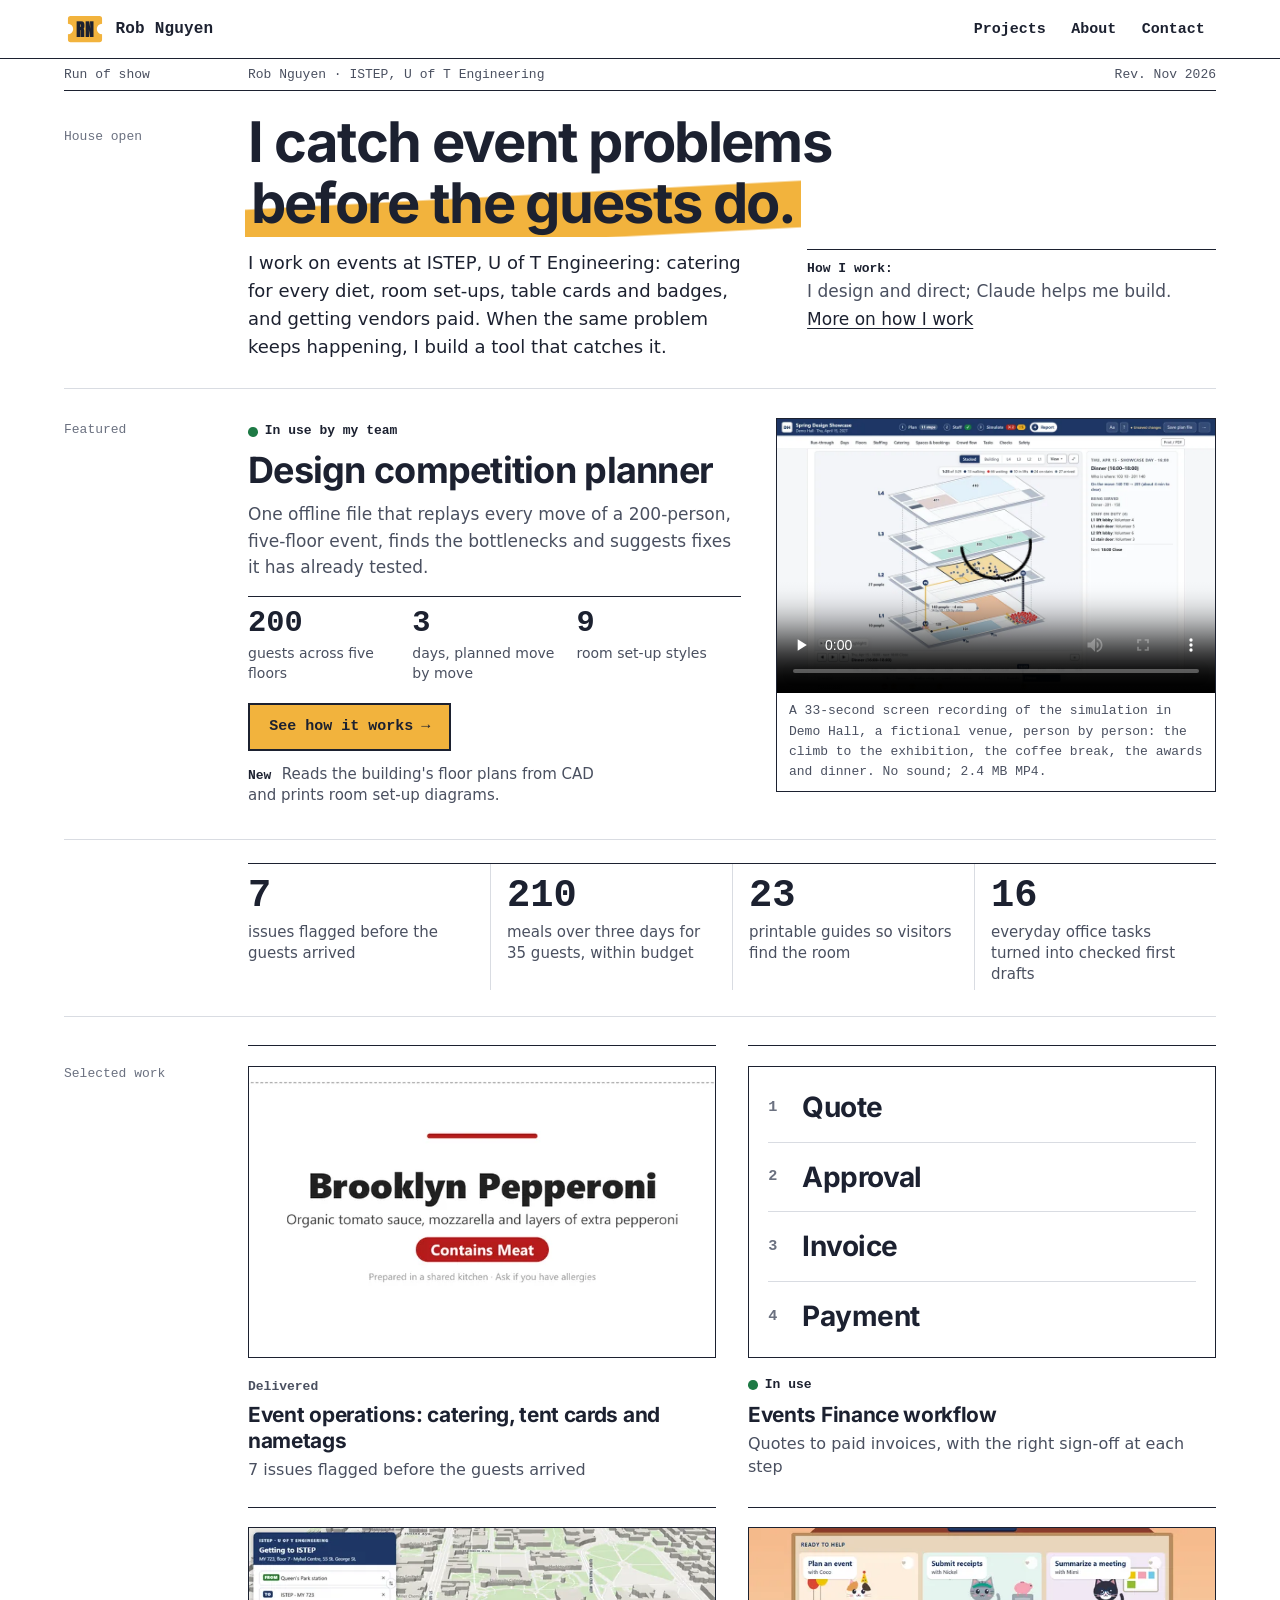
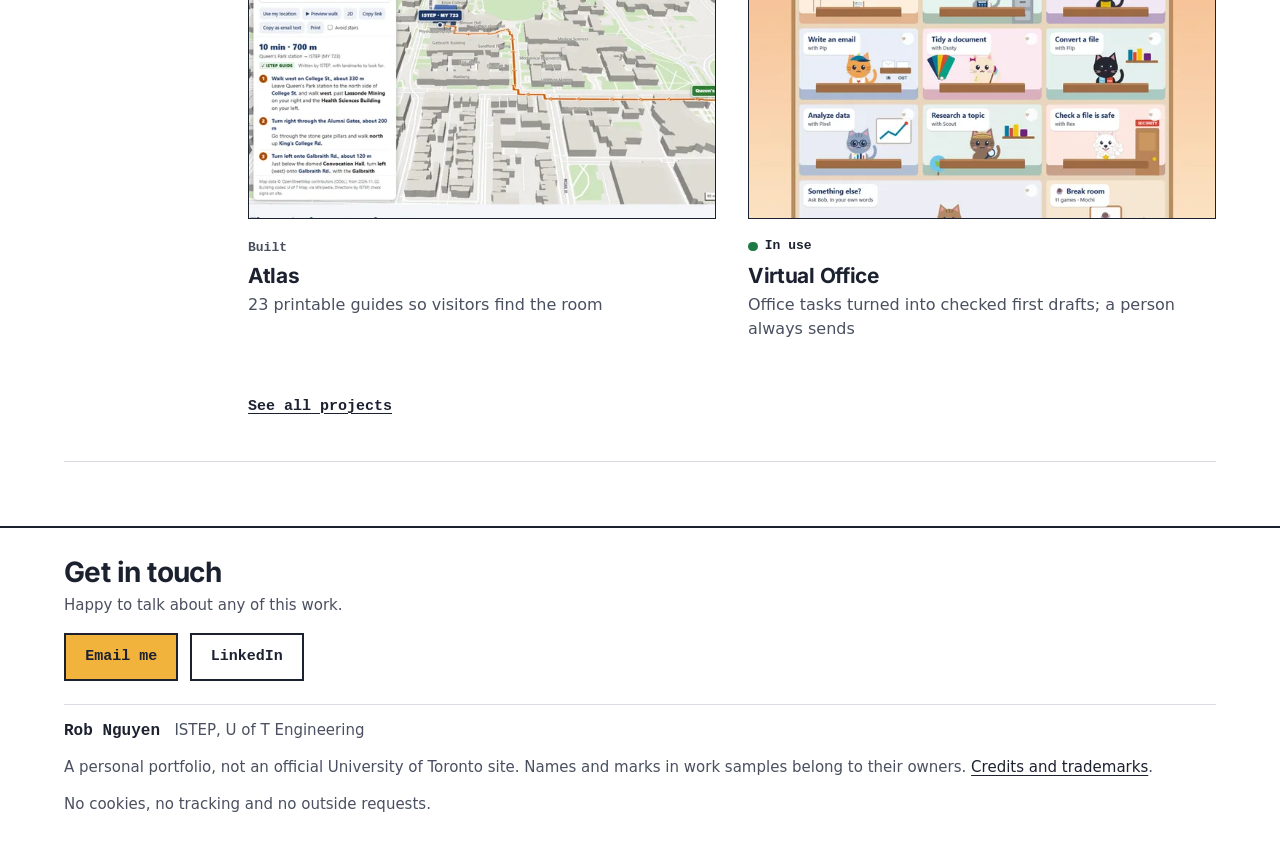
==== index.html @ 69005b94 "First publish of portfolio site Co-Authored-By: Claude Opus 5.5 <noreply@anthropic.com>" ====
<!doctype html>
<html lang="en-CA">
<head>
<meta charset="utf-8">
<meta name="viewport" content="width=device-width, initial-scale=1">
<meta http-equiv="Content-Security-Policy" content="default-src 'none'; script-src 'self'; style-src 'self'; img-src 'self'; media-src 'self'; font-src 'self'; connect-src 'none'; frame-src 'none'; object-src 'none'; base-uri 'none'; form-action 'none'">
<meta name="referrer" content="no-referrer">
<title>Rob Nguyen | Events, planned to the detail</title>
<meta name="description" content="I catch event problems before the guests do: planning, catering, set-ups and the tools that check them, at U of T Engineering.">
<meta property="og:type" content="website">
<meta property="og:title" content="Rob Nguyen | Events, planned to the detail">
<meta property="og:description" content="I catch event problems before the guests do: planning, catering, set-ups and the tools that check them, at U of T Engineering.">
<meta property="og:image" content="https://bobbypendragon.github.io/img/social-card.png">
<meta property="og:image:alt" content="The name Rob Nguyen and the line I catch event problems before the guests do, beside a screenshot of the design competition planner in Demo Hall, a fictional venue.">
<meta property="og:url" content="https://bobbypendragon.github.io/">
<link rel="canonical" href="https://bobbypendragon.github.io/">
<link rel="icon" href="favicon.ico" sizes="any">
<link rel="icon" href="img/favicon.png" type="image/png">
<link rel="apple-touch-icon" href="img/apple-touch-icon.png">
<link rel="stylesheet" href="css/fonts.css">
<link rel="stylesheet" href="css/site.css">
<link rel="stylesheet" href="css/show.css">
<link rel="stylesheet" href="css/wide.css" media="(min-width: 900px)">
<link rel="stylesheet" href="css/desk.css" media="(min-width: 1024px)">
<link rel="stylesheet" href="css/narrow.css" media="(max-width: 760px)">
<link rel="stylesheet" href="css/small.css" media="(max-width: 480px)">
<link rel="stylesheet" href="css/dark.css" media="(prefers-color-scheme: dark)">
<link rel="stylesheet" href="css/show-short.css" media="(max-width: 760px) and (max-height: 700px)">
<link rel="stylesheet" href="css/show-tiny.css" media="(max-width: 359px) and (max-height: 600px)">
<link rel="stylesheet" href="css/show-flat.css" media="(max-height: 500px)">
<link rel="stylesheet" href="css/motion.css" media="(prefers-reduced-motion: reduce)">
<link rel="stylesheet" href="css/forced.css" media="(forced-colors: active)">
<link rel="stylesheet" href="css/print.css" media="print">
<link rel="stylesheet" href="css/show-motion.css" media="(prefers-reduced-motion: no-preference)">
<link rel="stylesheet" href="css/show-hover.css" media="(hover: hover) and (prefers-reduced-motion: no-preference)">
<link rel="stylesheet" href="css/transitions.css" media="(prefers-reduced-motion: no-preference)">
<link rel="stylesheet" href="css/show-vt.css" media="(prefers-reduced-motion: no-preference)">
<script src="js/site.js" defer></script>
<script src="js/show.js" defer></script>
</head>
<body class="show page-home">
<a class="skip-link" href="#main">Skip to main content</a>
<header class="site-header show-header">
<div class="wrap">
<a class="brand" href="index.html"><svg class="ticket" viewBox="0 0 32 32" aria-hidden="true" focusable="false"><path class="tix" d="M5 6 H27 a2 2 0 0 1 2 2 V12 a4 4 0 0 0 0 8 V24 a2 2 0 0 1 -2 2 H5 a2 2 0 0 1 -2 -2 V20 a4 4 0 0 0 0 -8 V8 a2 2 0 0 1 2 -2 Z"/><text class="tix-rn" x="16" y="22.4" text-anchor="middle">RN</text></svg><span>Rob Nguyen</span></a>
<button type="button" class="menu-toggle" aria-expanded="false" aria-controls="site-nav" hidden><span class="menu-icon" aria-hidden="true"></span>Menu</button>
<nav class="site-nav" id="site-nav" aria-label="Main"><ul><li><a href="work.html">Projects</a></li><li><a href="about.html">About</a></li><li><a href="#contact">Contact</a></li></ul></nav>
</div>
</header>
<main id="main" tabindex="-1">
<div class="docbar" aria-hidden="true"><div class="wrap docbar-inner"><span>Run of show</span><span class="docbar-who">Rob Nguyen &middot; ISTEP, U of T Engineering</span><span class="docbar-rev">Rev. Nov 2026</span></div></div><section class="row show-intro"><div class="wrap row-grid"><p class="row-label" aria-hidden="true">House open</p><div class="row-body"><h1>I catch event problems <span class="mark">before the guests do.</span></h1><div class="intro-cols"><p class="intro-lede">I work on events at ISTEP, U of T Engineering: catering for every diet, room set-ups, table cards and badges, and getting vendors paid. When the same problem keeps happening, I build a tool that catches it.</p><p class="intro-ai-short"><strong>How I work:</strong> I design and direct; Claude helps me build. <a href="about.html#how-i-work">More on how I work</a></p></div></div></div></section><section class="row stage-panel" aria-labelledby="onstage-h"><div class="wrap row-grid"><p class="row-label">Featured</p><div class="row-body"><div class="stage-inner"><div class="stage-copy"><p class="stage-status"><span class="status status-in-use"><span class="status-dot" aria-hidden="true"></span>In use by my team</span></p><h2 id="onstage-h" class="stage-title">Design competition planner</h2><p class="stage-line">One offline file that replays every move of a 200-person, five-floor event, finds the bottlenecks and suggests fixes it has already tested.</p><ul class="stage-stats"><li><strong class="num">200</strong><span>guests across five floors</span></li><li><strong class="num">3</strong><span>days, planned move by move</span></li><li><strong class="num">9</strong><span>room set-up styles</span></li></ul><div class="stage-cta"><a class="btn-stage" href="projects/event-planner.html">See how it works <span aria-hidden="true">&rarr;</span></a><p class="stage-new"><span class="mono">New</span> Reads the building's floor plans from CAD and prints room set-up diagrams.</p></div></div><figure class="stage-media vt-event-planner"><video controls preload="none" playsinline poster="media/event-planner/demo/04-report-stacked-poster960.webp" width="1440" height="900" aria-describedby="stage-cap"><source src="assets/event-planner/demo/simulation.mp4" type="video/mp4"><p>This browser can't play the video. <a href="assets/event-planner/demo/simulation.mp4">Download the MP4</a> (2.4 MB).</p></video><figcaption id="stage-cap">A 33-second screen recording of the simulation in Demo Hall, a fictional venue, person by person: the climb to the exhibition, the coffee break, the awards and dinner. No sound; 2.4 MB MP4.</figcaption></figure></div></div></div></section><section class="row stat-band"><div class="wrap row-grid"><span class="row-label"></span><div class="row-body"><ul class="band"><li><a href="projects/event-operations.html"><strong class="num">7</strong><span class="band-label">issues flagged before the guests arrived</span></a></li><li><a href="projects/event-operations.html"><strong class="num">210</strong><span class="band-label">meals over three days for 35 guests, within budget</span></a></li><li><a href="projects/atlas.html"><strong class="num">23</strong><span class="band-label">printable guides so visitors find the room</span></a></li><li><a href="projects/virtual-office.html"><strong class="num">16</strong><span class="band-label">everyday office tasks turned into checked first drafts</span></a></li></ul></div></div></section><section class="row program" id="program" aria-labelledby="prog-h"><div class="wrap row-grid"><h2 class="row-label" id="prog-h">Selected work</h2><div class="row-body"><ul class="bento bento-main"><li class="pcard md"><a class="pcard-link" href="projects/event-operations.html"><span class="pcard-media vt-event-operations"><img src="media/virtual-office/tent-cards/pages/1-plain-set-p1-show960-c20-23-80-52.webp" srcset="media/virtual-office/tent-cards/pages/1-plain-set-p1-show640-c20-23-80-52.webp 640w, media/virtual-office/tent-cards/pages/1-plain-set-p1-show960-c20-23-80-52.webp 735w" sizes="(max-width: 760px) 100vw, (max-width: 1023px) 50vw, 470px" alt="Preview of Event operations: catering, tent cards and nametags." width="735" height="459" loading="lazy" decoding="async"></span><span class="pcard-body"><span class="pcard-top"><span class="status">Delivered</span></span><span class="pcard-title">Event operations: catering, tent cards and nametags</span><span class="pcard-result">7 issues flagged before the guests arrived</span></span></a></li><li class="pcard md"><a class="pcard-link" href="projects/events-finance.html"><span class="pcard-media typo steps vt-events-finance" aria-hidden="true"><span class="typo-step"><span class="typo-step-n">1</span>Quote</span><span class="typo-step"><span class="typo-step-n">2</span>Approval</span><span class="typo-step"><span class="typo-step-n">3</span>Invoice</span><span class="typo-step"><span class="typo-step-n">4</span>Payment</span></span><span class="pcard-body"><span class="pcard-top"><span class="status status-in-use"><span class="status-dot" aria-hidden="true"></span>In use</span></span><span class="pcard-title">Events Finance workflow</span><span class="pcard-result">Quotes to paid invoices, with the right sign-off at each step</span></span></a></li><li class="pcard md"><a class="pcard-link" href="projects/atlas.html"><span class="pcard-media vt-atlas"><img src="media/atlas/istep-artifact-preview-portfolio-show960-c1-4-47-48.webp" srcset="media/atlas/istep-artifact-preview-portfolio-show640-c1-4-47-48.webp 640w, media/atlas/istep-artifact-preview-portfolio-show960-c1-4-47-48.webp 789w" sizes="(max-width: 760px) 100vw, (max-width: 1023px) 50vw, 470px" alt="An Atlas route on the campus map, from Queen&#x27;s Park station to ISTEP." width="789" height="493" loading="lazy" decoding="async"></span><span class="pcard-body"><span class="pcard-top"><span class="status">Built</span></span><span class="pcard-title">Atlas</span><span class="pcard-result">23 printable guides so visitors find the room</span></span></a></li><li class="pcard md"><a class="pcard-link" href="projects/virtual-office.html"><span class="pcard-media vt-virtual-office"><img src="media/virtual-office/ask-the-office-live-show960-c4-25-96-66.webp" srcset="media/virtual-office/ask-the-office-live-show640-c4-25-96-66.webp 640w, media/virtual-office/ask-the-office-live-show960-c4-25-96-66.webp 960w" sizes="(max-width: 760px) 100vw, (max-width: 1023px) 50vw, 470px" alt="The Ask the Office building, with cat coworkers in rooms labelled by task." width="960" height="600" loading="lazy" decoding="async"></span><span class="pcard-body"><span class="pcard-top"><span class="status status-in-use"><span class="status-dot" aria-hidden="true"></span>In use</span></span><span class="pcard-title">Virtual Office</span><span class="pcard-result">Office tasks turned into checked first drafts; a person always sends</span></span></a></li></ul><p class="hire-more"><a href="work.html">See all projects</a></p></div></div></section>
</main>
<footer class="site-footer stage-footer">
<div class="wrap">
<section class="footer-contact" id="contact" aria-labelledby="contact-h"><h2 id="contact-h">Get in touch</h2><p class="footer-contact-text">Happy to talk about any of this work.</p><ul class="hire-buttons"><li><a class="btn-stage" href="mailto:robert.ad.nguyen@gmail.com">Email me</a></li><li><a class="btn-line" href="https://www.linkedin.com/in/robert-ad-nguyen/" target="_blank" rel="noopener noreferrer">LinkedIn<span class="sr-only"> (opens in a new tab)</span></a></li></ul></section>
<p class="footer-sign"><span class="wordmark">Rob Nguyen</span> ISTEP, U of T Engineering</p>
<p>A personal portfolio, not an official University of Toronto site. Names and marks in work samples belong to their owners. <a href="credits.html">Credits and trademarks</a>.</p>
<p>No cookies, no tracking and no outside requests.</p>
</div>
</footer>
</body>
</html>
---- css/fonts.css ----
/* The site's only font files: SIL OFL fonts extracted from Rob's own video compositions
   (see fonts/OFL.txt). This is the one file where the checker allows the font-face at-rule.
   Inter sets the headings. Anton is kept only for the "RN" on the ticket logo: fontTools isn't installed for
   either Python, so its two letters couldn't be converted to outlines. Labels and body text use the device's fonts. */
@font-face { font-family: "Anton"; src: url("../fonts/anton-400.woff2") format("woff2"); font-weight: 400; font-style: normal; font-display: swap; }
@font-face { font-family: "Inter"; src: url("../fonts/inter-600-800.woff2") format("woff2"); font-weight: 600 800; font-style: normal; font-display: swap; }
---- css/site.css ----
/* Rob Nguyen portfolio. Base stylesheet for the D1 "run sheet" design (Nov 13, UX plan stage 2):
   a coordinator's printed working document. White paper, ink and one gold accent; square corners;
   ruled rows instead of cards. Media-specific rules live in separate files linked with media
   attributes (wide, desk, narrow, small, dark, motion, forced, print and the show-* files).
   No external fonts: mono labels and body text use the device's own fonts; Inter (fonts.css) sets the headings.
   Every text colour pair was checked against WCAG 2.1 AA (4.5:1); see the stage 2 report. */

:root {
  --paper: #FFFFFF;
  --ink: #1C2130;      /* text and rules */
  --ink-2: #4A5060;    /* secondary text */
  --mute: #6B7180;     /* small labels */
  --grid: #D9DCE2;     /* decorative grid lines only, never text */
  --gold: #F2B33D;     /* the only accent: the home H1 highlighter and the primary button */
  --on-gold: #1C2130;  /* text on gold, in both modes */
  --go: #1E7A45;       /* the "In use" status dot only */
  --wrap: 72rem;
  --label-w: 9.5rem;   /* the left label column (desk.css) */
  --mono: ui-monospace, "Cascadia Mono", "Cascadia Code", Consolas, "SF Mono", Menlo, monospace;
  --sans: system-ui, "Segoe UI", Roboto, "Helvetica Neue", Arial, sans-serif;
  --head: "Inter", system-ui, "Segoe UI", Roboto, "Helvetica Neue", Arial, sans-serif;
  color-scheme: light dark;
}

*, *::before, *::after { box-sizing: border-box; }
html { -webkit-text-size-adjust: 100%; text-size-adjust: 100%; scroll-behavior: smooth; scroll-padding-top: 5rem; }
body {
  margin: 0;
  background: var(--paper);
  color: var(--ink);
  font: 1.0625rem/1.6 var(--sans);
  overflow-wrap: break-word;
}
img, svg, video { max-width: 100%; height: auto; }
img, video { display: block; }
h1, h2, h3, h4 { font-family: var(--head); font-weight: 700; line-height: 1.15; letter-spacing: -.02em; margin: 0 0 .5em; color: var(--ink); }
h1 { font-size: clamp(2rem, 1.3rem + 2.4vw, 3.25rem); letter-spacing: -.025em; }
h2 { font-size: clamp(1.5rem, 1.25rem + 1vw, 2rem); margin-top: 2em; }
h3 { font-size: 1.2rem; font-weight: 600; margin-top: 1.6em; letter-spacing: -.01em; }
h4 { font-size: 1.05rem; font-weight: 600; margin-top: 1.4em; letter-spacing: -.01em; }
p, ul, ol, dl, table, figure { margin: 0 0 1rem; }
ul, ol { padding-left: 1.3rem; }
li { margin: .25rem 0; }
li > ul, li > ol { margin: .25rem 0 .5rem; }
a { color: var(--ink); text-decoration: underline; text-decoration-thickness: .07em; text-underline-offset: .2em; }
a:hover { text-decoration-thickness: .18em; }
strong { font-weight: 700; }
code { font-family: var(--mono); font-size: .9em; }
hr { border: 0; border-top: 1px solid var(--grid); margin: 2.5rem 0; }
figcaption { font: 500 .8125rem/1.55 var(--mono); color: var(--ink-2); margin-top: .5rem; }

/* Focus: a 3 px ink ring, 2 px out, square; gold on the dark lightbox */
:focus-visible { outline: 3px solid var(--ink); outline-offset: 2px; }
main:focus { outline: none; }

.wrap { width: min(100% - 2.5rem, var(--wrap)); margin-inline: auto; }
.sr-only {
  position: absolute !important; width: 1px; height: 1px; padding: 0; margin: -1px;
  overflow: hidden; clip: rect(0 0 0 0); white-space: nowrap; border: 0;
}
.mono, .num { font-family: var(--mono); font-variant-numeric: tabular-nums; letter-spacing: 0; }
.num { font-weight: 600; }

/* Skip link */
.skip-link {
  position: absolute; left: 1rem; top: -4rem; z-index: 100;
  display: inline-flex; align-items: center; min-height: 48px; padding: 0 1rem;
  background: var(--ink); color: var(--paper); font: 600 .9375rem/1.2 var(--mono); text-decoration: none;
}
.skip-link:focus { top: 1rem; }

/* ---------- Header: white, a 1 px ink rule under it, the ticket and "Rob Nguyen" in mono, the nav in mono */
.site-header { position: sticky; top: 0; z-index: 20; background: var(--paper); border-bottom: 1px solid var(--ink); }
.site-header .wrap { display: flex; flex-wrap: wrap; align-items: center; justify-content: space-between; gap: .25rem 1.5rem; padding: .45rem 0; }
.brand { display: inline-flex; align-items: center; gap: .6rem; min-height: 44px; color: var(--ink); text-decoration: none; font: 600 1rem/1 var(--mono); letter-spacing: .01em; }
.brand:hover span { text-decoration: underline; text-decoration-thickness: 2px; text-underline-offset: .35em; }
.brand svg.ticket { width: 42px; height: 42px; flex: none; }
.brand span { white-space: nowrap; } /* "Rob Nguyen" stays on one line beside the ticket, even at 320 px */
/* The ticket logo: fixed colours, the same in light and dark. Anton is loaded for these two letters only. */
.ticket .tix { fill: #F2B33D; }
.ticket .tix-rn { fill: #1C2130; font-family: "Anton", Impact, "Arial Narrow", sans-serif; font-size: 13px; letter-spacing: .6px; }
.site-nav ul { list-style: none; margin: 0; padding: 0; display: flex; flex-wrap: wrap; gap: 0 .2rem; }
.site-nav li { margin: 0; }
.site-nav a { display: inline-flex; align-items: center; justify-content: center; min-height: 44px; min-width: 44px; padding: 0 .7rem; color: var(--ink); text-decoration: none; font: 600 .9375rem/1 var(--mono); }
.site-nav a:hover, .site-nav a[aria-current="page"] { text-decoration: underline; text-decoration-thickness: 2px; text-underline-offset: .5em; }
.menu-toggle { display: none; align-items: center; gap: .5rem; min-height: 44px; min-width: 44px; padding: 0 .8rem; border: 2px solid var(--ink); border-radius: 0; background: var(--paper); color: var(--ink); font: 600 .875rem/1 var(--mono); cursor: pointer; }
.menu-icon { width: 1.1rem; height: .8rem; border-top: 2px solid currentColor; border-bottom: 2px solid currentColor; position: relative; }
.menu-icon::after { content: ""; position: absolute; left: 0; right: 0; top: calc(50% - 1px); border-top: 2px solid currentColor; }
.menu-toggle[aria-expanded="true"] { background: var(--ink); color: var(--paper); }

/* ---------- Footer: paper, a 2 px ink rule on top, the contact block's buttons */
.site-footer { margin-top: 4rem; border-top: 2px solid var(--ink); padding: 1.4rem 0 2.6rem; color: var(--ink-2); font-size: .9375rem; background: var(--paper); }
.site-footer .wrap { display: grid; gap: .8rem; }
.site-footer p { margin: 0; }
.site-footer a { color: var(--ink); }
.footer-contact { padding: .4rem 0 1.4rem; border-bottom: 1px solid var(--grid); }
.footer-contact h2 { font-size: 1.75rem; margin: 0 0 .3rem; }
.site-footer .footer-contact-text { margin: 0 0 1rem; }
.footer-sign { color: var(--ink-2); }
.wordmark { font: 600 1rem/1.4 var(--mono); color: var(--ink); margin-right: .6rem; }

/* ---------- Buttons: square. Primary gold with ink text; secondary paper. Both with a 2 px ink border. */
.btn-stage, .btn-line, .btn {
  display: inline-flex; align-items: center; justify-content: center; gap: .5rem; min-height: 48px; min-width: 44px;
  padding: .6rem 1.2rem; border: 2px solid var(--ink); border-radius: 0; font: 600 .9375rem/1.2 var(--mono);
  text-decoration: none; cursor: pointer;
}
.btn-stage { background: var(--gold); color: var(--on-gold); }
.btn-line, .btn { background: var(--paper); color: var(--ink); }
.btn-stage:hover, .btn-line:hover, .btn:hover { text-decoration: underline; text-decoration-thickness: 2px; text-underline-offset: .25em; }
.btn-row { display: flex; flex-wrap: wrap; gap: .75rem; margin: 1.5rem 0 0; }
.hire-buttons { list-style: none; padding: 0; margin: 0; display: flex; flex-wrap: wrap; gap: .7rem; }
.hire-buttons li { margin: 0; }
.hire-more { margin: 1.2rem 0 0; }
.hire-more a, .ai-more a, .close-details a { display: inline-flex; align-items: center; min-height: 44px; font: 600 .9375rem/1.2 var(--mono); }

/* ---------- Status: a mono label. Only "In use" carries the green dot. */
.status { display: inline-flex; align-items: center; gap: .45rem; font: 600 .8125rem/1.3 var(--mono); color: var(--ink-2); white-space: nowrap; }
.status-in-use { color: var(--ink); }
.status-dot { width: .6rem; height: .6rem; border-radius: 50%; background: var(--go); flex: none; }

/* ---------- Shared page heads (work, About, credits, 404): the title above a ruled line */
.page-top .project-head { padding: 2.2rem 0 1.6rem; margin: 0; border-bottom: 1px solid var(--ink); }
.eyebrow, .row-label { font: 500 .8125rem/1.4 var(--mono); letter-spacing: 0; color: var(--mute); margin: 0 0 .6rem; }
.project-head h1 { margin: 0 0 .6rem; max-width: 24ch; }
.lede { font-size: clamp(1.1rem, 1rem + .4vw, 1.3rem); line-height: 1.5; color: var(--ink-2); max-width: 44rem; margin: 0; }
.page-body { padding-top: .4rem; }

/* ---------- Prose */
.prose > :where(p, ul, ol, h2, h3, h4, dl, blockquote) { max-width: 46rem; }
.prose > .table-wrap { max-width: 60rem; }
.prose > .gallery, .prose > .videos:not(.wide), .prose > .pair, .prose > .diagram { max-width: none; }
.prose > h2:first-child { margin-top: 1.6rem; }
.accent-figure { width: 120px; height: auto; float: right; margin: 0 0 1rem 1rem; }
.lost-links li { margin: .5rem 0; }
.steps { counter-reset: step; list-style: none; padding: 0; border-top: 1px solid var(--ink); }
.steps > li { counter-increment: step; position: relative; padding: .6rem 0 .6rem 2.4rem; margin: 0; border-bottom: 1px solid var(--grid); }
.steps > li::before { content: counter(step) / ""; position: absolute; left: 0; top: .6rem; font: 600 .875rem/1.7 var(--mono); color: var(--mute); }

/* ---------- Tables: ruled, no box */
.table-wrap { overflow-x: auto; margin: 0 0 1.25rem; border-top: 1px solid var(--ink); border-bottom: 1px solid var(--ink); }
table { border-collapse: collapse; width: 100%; font-size: .95rem; margin: 0; }
caption { text-align: left; font: 600 .875rem var(--mono); padding: .6rem 0 .2rem; }
th, td { text-align: left; vertical-align: top; padding: .55rem 1rem .55rem 0; border-bottom: 1px solid var(--grid); }
thead th { font: 600 .8125rem/1.4 var(--mono); color: var(--ink-2); border-bottom: 1px solid var(--ink); }
tbody tr:last-child th, tbody tr:last-child td { border-bottom: 0; }
td.num, th.num { text-align: right; white-space: nowrap; }

/* ---------- Galleries, pairs and videos: every picture in a 1 px ink frame */
.gallery { list-style: none; padding: 0; margin: 1.25rem 0 2rem; display: grid; gap: 1.2rem 1rem; grid-template-columns: repeat(auto-fill, minmax(min(100%, 15.5rem), 1fr)); }
.gallery.compact { grid-template-columns: repeat(auto-fill, minmax(min(100%, 10.5rem), 1fr)); }
.gallery li { margin: 0; }
.gallery figure { margin: 0; height: 100%; display: flex; flex-direction: column; }
.gallery a.shot { display: block; position: relative; overflow: hidden; border: 1px solid var(--ink); background: var(--paper); aspect-ratio: 4 / 3; }
.gallery a.shot img { width: 100%; height: 100%; object-fit: cover; object-position: top center; }
.gallery a.shot.contain img { object-fit: contain; padding: .5rem; }
.gallery a.shot.r169 { aspect-ratio: 16 / 9; }
.gallery a.shot.r169 img { object-position: center; }
.gallery a.shot.r11 { aspect-ratio: 1 / 1; }
.gallery a.shot.r45 { aspect-ratio: 4 / 5; }
.gallery .zoom-hint { position: absolute; right: 0; bottom: 0; background: var(--ink); color: var(--paper); font: 600 .75rem/1 var(--mono); padding: .35rem .5rem; }
.gallery figcaption { font-size: .8125rem; }
.pair { display: grid; gap: 1rem; grid-template-columns: repeat(auto-fit, minmax(min(100%, 16rem), 1fr)); margin: 1rem 0 2rem; }
.pair figure { margin: 0; }
.pair a.shot { display: block; overflow: hidden; border: 1px solid var(--ink); background: var(--paper); aspect-ratio: 4 / 3; }
.pair a.shot img { width: 100%; height: 100%; object-fit: cover; object-position: top center; }
.videos { list-style: none; padding: 0; margin: 1rem 0 2rem; display: grid; gap: 1.25rem; grid-template-columns: repeat(auto-fill, minmax(min(100%, 14rem), 1fr)); }
.videos.wide { grid-template-columns: 1fr; max-width: 52rem; }
.videos li { margin: 0; }
.videos figure { margin: 0; }
.videos video { width: 100%; background: var(--paper); border: 1px solid var(--ink); }
.videos figcaption strong { color: var(--ink); display: block; }

/* ---------- Lightbox (built by site.js): ink panel, white type, square buttons, gold focus */
dialog.lightbox { width: min(96vw, 1700px); max-height: 94vh; padding: 0; border: 1px solid #ECEEF2; border-radius: 0; background: #1C2130; color: #FFFFFF; }
dialog.lightbox::backdrop { background: rgba(12, 14, 20, .84); }
.lb-bar { position: sticky; top: 0; z-index: 2; display: flex; align-items: center; justify-content: space-between; gap: .5rem; flex-wrap: wrap; padding: .5rem .8rem; background: #1C2130; border-bottom: 1px solid #6B7180; }
.lb-count { margin: 0; font: 500 .8125rem/1.4 var(--mono); color: #ECEEF2; }
.lb-buttons { display: flex; gap: .4rem; flex-wrap: wrap; }
.lb-buttons button, .lb-buttons a { display: inline-flex; align-items: center; justify-content: center; min-height: 44px; min-width: 44px; padding: 0 .9rem; border: 2px solid #FFFFFF; border-radius: 0; background: transparent; color: #FFFFFF; font: 600 .875rem/1 var(--mono); cursor: pointer; text-decoration: none; }
.lb-buttons button:hover, .lb-buttons a:hover { background: #FFFFFF; color: #1C2130; }
.lb-buttons [hidden] { display: none; }
dialog.lightbox :focus-visible { outline: 3px solid #F2B33D; outline-offset: 2px; }
.lb-figure { margin: 0; padding: .8rem; }
.lb-figure img { margin: 0 auto; max-width: 100%; height: auto; touch-action: pan-y pinch-zoom; } /* swipes go to the script; pinch-zoom stays with the browser */
.lb-figure figcaption { max-width: 60rem; margin: .7rem auto 0; font: 400 .95rem/1.5 var(--sans); color: #ECEEF2; }

/* ---------- Diagrams (inline SVG): ink, muted, grid and gold only, square corners.
   The tall layout shows by default (and always in two-column sections); desk.css shows the wide one from 1024 px. */
.diagram { margin: 1.6rem 0 2rem; padding: 1.2rem 0 0; border-top: 1px solid var(--ink); }
.diagram svg { display: block; height: auto; }
.diagram .dg-wide { display: none; width: auto; max-width: 100%; }
.diagram .dg-tall { display: block; width: 100%; max-width: 26rem; }
.beat .diagram .dg-wide { display: none; }
.beat .diagram .dg-tall { display: block; }
.dg-box { fill: var(--paper); stroke: var(--ink); stroke-width: 1.5; }
.dg-num { fill: var(--ink); }
.dg-num-t { fill: var(--paper); font: 700 14px var(--mono); }
.dg-t { fill: var(--ink); font: 700 15px var(--sans); }
.dg-n { fill: var(--ink-2); font: 400 13.5px var(--sans); }
.dg-tall .dg-t { font-size: 18px; }
.dg-tall .dg-n { font-size: 16px; }
.dg-tall .dg-num-t { font-size: 16px; }
.k-person .dg-box { stroke-width: 3.5; }                       /* a person's step: a heavier rule */
.k-check .dg-box { fill: var(--gold); }                        /* a check: gold, with ink type */
.k-check .dg-t, .k-check .dg-n { fill: var(--on-gold); }
.k-out .dg-box { fill: var(--ink); }                           /* the result: inverted */
.k-out .dg-t, .k-out .dg-n { fill: var(--paper); }
.k-out .dg-num { fill: var(--paper); stroke: var(--ink); stroke-width: 1.5; }
.k-out .dg-num-t { fill: var(--ink); }
.k-stop .dg-box { stroke: var(--mute); stroke-dasharray: 6 4; } /* never allowed: dashed */
.dg-arrow { fill: none; stroke: var(--ink-2); stroke-width: 1.5; }
.dg-head { fill: var(--ink-2); }
.diagram figcaption { margin-top: .8rem; }
---- css/show.css ----
/* The D1 "run sheet" layer (Nov 13, UX plan stage 2): the home page, project pages, About and work.html.
   Layered on css/site.css. No at-rules here: media rules live in show-*.css, desk.css and the other files
   linked with media attributes. Radius is 0 everywhere except the round status dot and the ticket's own shape. */

/* ---------- The document bar (home only): a run sheet's title line, between two 1 px rules */
.docbar-inner { display: flex; justify-content: space-between; align-items: baseline; gap: .5rem 1.5rem; padding: .4rem 0; border-bottom: 1px solid var(--ink); font: 500 .8125rem/1.4 var(--mono); color: var(--ink-2); }
.docbar-who { flex: 1 1 auto; }
.docbar-rev { white-space: nowrap; }

/* ---------- Ruled rows with a left label column (home and About; the column itself is in desk.css) */
.row-grid { padding: 1.8rem 0 2rem; border-bottom: 1px solid var(--grid); }
.row-body { min-width: 0; }
h2.row-label { font: 500 .8125rem/1.4 var(--mono); letter-spacing: 0; color: var(--mute); margin: 0 0 .6rem; }

/* ---------- Home: house open */
.show-intro .row-grid { padding: 1.3rem 0 1.7rem; }
.show-intro h1 { font-size: clamp(2.1rem, 1.1rem + 3.3vw, 3.5rem); line-height: 1.08; letter-spacing: -.03em; max-width: 19ch; margin: 0 0 1rem; }
/* The gold highlighter: a slightly skewed marker stroke behind the lower two-thirds of the phrase. The text stays
   ink. The home H1 only (forced.css and print.css turn it into a plain underline). */
.mark {
  background: linear-gradient(177deg, transparent 0 41%, var(--gold) 43% 89%, transparent 91%);
  -webkit-box-decoration-break: clone; box-decoration-break: clone;
  padding: 0 .1em; margin: 0 -.05em;
}
.intro-cols { display: grid; gap: 1rem 3rem; }
.intro-lede { font-size: 1.125rem; line-height: 1.55; max-width: 40rem; margin: 0; color: var(--ink); }
.intro-ai-short { margin: 0; color: var(--ink-2); border-top: 1px solid var(--ink); padding-top: .55rem; align-self: start; max-width: 32rem; }
.intro-ai-short strong { display: block; font: 600 .8125rem/1.5 var(--mono); color: var(--ink); }

/* ---------- Home: the featured project, a ruled row on white */
.stage-inner { display: grid; gap: 1.6rem; align-items: start; }
.stage-status { margin: 0 0 .35rem; }
.stage-title { font-size: clamp(1.6rem, 1.15rem + 1.5vw, 2.25rem); margin: 0 0 .6rem; }
.stage-line { font-size: 1.0625rem; line-height: 1.55; color: var(--ink-2); max-width: 34rem; margin: 0 0 1rem; }
.stage-stats { list-style: none; padding: 0; margin: 0 0 1.2rem; display: grid; grid-template-columns: repeat(3, minmax(0, 1fr)); max-width: 34rem; border-top: 1px solid var(--ink); }
.stage-stats li { margin: 0; padding: .6rem .8rem 0 0; }
.stage-stats strong { display: block; font-size: clamp(1.5rem, 1.2rem + 1vw, 1.9rem); line-height: 1.1; white-space: nowrap; }
.stage-stats li > span { display: block; font-size: .875rem; line-height: 1.4; color: var(--ink-2); margin-top: .25rem; }
.stage-cta { display: flex; flex-wrap: wrap; align-items: center; gap: .8rem 1.4rem; }
.stage-new { margin: 0; color: var(--ink-2); font-size: .9375rem; line-height: 1.45; max-width: 22rem; }
.stage-new .mono { font-weight: 600; font-size: .8125rem; color: var(--ink); margin-right: .35rem; }
.stage-media { margin: 0; border: 1px solid var(--ink); background: var(--paper); }
.stage-media video { width: 100%; height: auto; aspect-ratio: 16 / 10; background: var(--paper); }
.stage-media figcaption { margin: 0; padding: .5rem .75rem .55rem; border-top: 1px solid var(--ink); }

/* ---------- Home: four plain numbers, each linking to its project */
.stat-band .row-grid { padding: 1.4rem 0 1.6rem; }
.band { list-style: none; padding: 0; margin: 0; display: grid; grid-template-columns: repeat(4, minmax(0, 1fr)); border-top: 1px solid var(--ink); }
.band li { margin: 0; }
.band li + li { border-left: 1px solid var(--grid); }
.band a { display: block; height: 100%; min-height: 44px; padding: .7rem 1rem .3rem; color: var(--ink); text-decoration: none; }
.band li:first-child a { padding-left: 0; }
.band a:hover .band-label { text-decoration: underline; text-underline-offset: .2em; }
.band strong { display: block; font-size: clamp(1.75rem, 1.3rem + 1.4vw, 2.5rem); line-height: 1.1; }
.band-label { display: block; font-size: .9375rem; line-height: 1.4; color: var(--ink-2); margin-top: .3rem; }

/* ---------- Home: selected work. Picture above, status, title and one line below; rules between items. */
.bento { list-style: none; padding: 0; margin: 0; display: grid; grid-template-columns: repeat(2, minmax(0, 1fr)); column-gap: 2rem; }
.pcard { margin: 0; padding: 1.2rem 0 1.6rem; border-top: 1px solid var(--ink); }
.pcard-link { display: block; color: var(--ink); text-decoration: none; }
.pcard-link:focus-visible { outline-offset: 4px; }
.pcard-media { display: block; aspect-ratio: 16 / 10; overflow: hidden; border: 1px solid var(--ink); background: var(--paper); }
.pcard-media img { width: 100%; height: 100%; object-fit: cover; object-position: top center; }
.pcard-body { display: flex; flex-direction: column; align-items: flex-start; gap: .25rem; padding-top: .8rem; }
.pcard-title { font: 700 1.3rem/1.25 var(--head); letter-spacing: -.015em; }
.pcard-link:hover .pcard-title { text-decoration: underline; text-decoration-thickness: 2px; text-underline-offset: .18em; }
.pcard-result { color: var(--ink-2); font-size: 1rem; line-height: 1.45; }
/* Text-only projects: the number or line set in type on ruled paper */
.pcard-media.typo { display: flex; flex-direction: column; justify-content: flex-end; gap: .4rem; padding: 1.1rem 1.2rem 1.2rem; background: repeating-linear-gradient(180deg, transparent 0 31px, var(--grid) 31px 32px), var(--paper); }
.typo-big { font: 600 clamp(3.5rem, 2.4rem + 3.4vw, 5.5rem)/1 var(--mono); letter-spacing: -.04em; color: var(--ink); }
.typo-small { color: var(--ink-2); font-size: .95rem; max-width: 22rem; }
.typo-quote { font: 700 clamp(1.5rem, 1.1rem + 1.3vw, 2.15rem)/1.15 var(--head); letter-spacing: -.025em; color: var(--ink); max-width: 17ch; background: var(--paper); }
/* A flow as run-sheet rows: each step is a ruled line with its number, filling the frame top to bottom */
.pcard-media.typo.steps { justify-content: stretch; gap: 0; padding: .4rem 1.2rem; background: var(--paper); }
.typo-step { flex: 1; display: flex; align-items: center; gap: 1rem; border-top: 1px solid var(--grid); font: 700 clamp(1.3rem, 1rem + 1vw, 1.75rem)/1.1 var(--head); letter-spacing: -.02em; color: var(--ink); }
.typo-step:first-child { border-top: 0; }
.typo-step-n { min-width: 2ch; font: 600 .95rem/1 var(--mono); color: var(--mute); }

/* ---------- Project pages: title, lede, one meta line, the hero in a 1 px ink frame */
.show-head .crumbs { margin: .5rem 0 0; font: 500 .8125rem/1.4 var(--mono); color: var(--mute); }
.crumbs ol { list-style: none; padding: 0; margin: 0; display: flex; flex-wrap: wrap; align-items: center; gap: 0 .45rem; }
.crumbs li { margin: 0; display: flex; align-items: center; }
.crumbs li + li::before { content: "/" / ""; margin-right: .45rem; color: var(--mute); }
.crumbs a { display: inline-flex; align-items: center; justify-content: center; min-height: 44px; min-width: 44px; color: var(--ink); }
.crumbs [aria-current] { color: var(--ink-2); }
.show-title { padding: .1rem 0 1.3rem; }
.show-title h1 { font-size: clamp(2rem, 1.3rem + 2.4vw, 3.25rem); margin: 0 0 .5rem; max-width: 24ch; }
.show-title .lede { margin: 0 0 .7rem; }
.meta-line { display: flex; flex-wrap: wrap; align-items: center; gap: .2rem .5rem; margin: 0; font: 500 .8125rem/1.5 var(--mono); color: var(--ink-2); }
.meta-line .sep { color: var(--mute); }
.show-hero-wrap { width: min(100% - 2.5rem, var(--wrap)); margin-inline: auto; }
.show-hero-wrap .wrap { width: auto; }
.show-hero { margin: 0; }
.show-hero > a, .show-hero > img { display: block; border: 1px solid var(--ink); }
.show-hero picture { display: block; }
.show-hero img { width: 100%; max-height: 72vh; object-fit: cover; object-position: top center; }
.show-hero figcaption { max-width: 60rem; }
.show-hero.framed > a { max-width: 960px; }
.show-hero.framed img { max-height: none; height: auto; object-fit: contain; }
.show-hero.framed figcaption { max-width: 960px; }
.show-hero.framed.montage > img { max-width: min(100%, 1100px); }
.show-hero.framed.montage figcaption { max-width: 1100px; }
/* Text-only projects: a typographic hero between two rules (its diagram joins it from 1024 px, desk.css) */
.typo-hero { padding: 1.4rem 0 1.6rem; border-top: 1px solid var(--ink); border-bottom: 1px solid var(--ink); }
.typo-hero-inner { display: grid; gap: 1.6rem; }
.typo-hero-quote { font: 700 clamp(1.9rem, 1.2rem + 2.6vw, 3.25rem)/1.1 var(--head); letter-spacing: -.03em; color: var(--ink); margin: 0; max-width: 20ch; }
.typo-hero-big { margin: 0; display: flex; flex-wrap: wrap; align-items: baseline; gap: .3rem 1rem; font: 600 1.25rem/1.35 var(--head); color: var(--ink-2); }
.typo-hero-big .display { font: 600 clamp(4rem, 2.4rem + 6vw, 8rem)/.95 var(--mono); letter-spacing: -.04em; color: var(--ink); }
.typo-hero.solo .typo-hero-big .display { font-size: clamp(5rem, 3rem + 8vw, 10rem); }
.typo-hero-diagram { display: none; }
.typo-hero-diagram svg { display: block; width: auto; max-width: 100%; height: auto; }

/* Result first: at most three numbers in mono, then one outcome sentence */
.result-first { margin: 2.2rem 0 1rem; }
.result-first h2 { margin: 0 0 .8rem; }
.glance ul { list-style: none; padding: 0; margin: 0; display: grid; grid-template-columns: repeat(3, minmax(0, 1fr)); border-top: 1px solid var(--ink); }
.glance ul.n-2 { grid-template-columns: repeat(2, minmax(0, 1fr)); }
.glance ul.n-1 { grid-template-columns: minmax(0, 1fr); }
.glance li { margin: 0; padding: .7rem 1rem .1rem 0; }
.glance li + li { border-left: 1px solid var(--grid); padding-left: 1rem; }
.glance strong { display: block; font-size: clamp(2rem, 1.5rem + 1.6vw, 3rem); line-height: 1.05; font-family: var(--mono); font-weight: 600; letter-spacing: -.02em; }
.glance li > span { display: block; color: var(--ink-2); margin-top: .3rem; font-size: .95rem; line-height: 1.4; }
.result-outcome { font-size: 1.15rem; max-width: 46rem; margin: 1rem 0 0; }
.result-demo { color: var(--ink-2); max-width: 46rem; margin: .4rem 0 0; }
.result-first h3 { font-size: 1.05rem; margin: 1.2rem 0 .4rem; }
.issue-list { margin: 0; padding-left: 1.4rem; columns: 2 18rem; column-gap: 2rem; max-width: 52rem; }
.issue-list li { margin: 0 0 .3rem; break-inside: avoid; }

/* The problem, what I built: ruled rows */
.beat { display: grid; grid-template-columns: minmax(0, 1fr) minmax(0, 1.15fr); gap: 2.4rem; align-items: start; margin: 2.2rem 0; padding-top: 1.6rem; border-top: 1px solid var(--grid); }
.beat.flip .beat-text { order: 2; }
.beat.solo { grid-template-columns: minmax(0, 1fr); }
.beat h2 { margin: 0 0 .7rem; }
.beat-text p { font-size: 1.0625rem; max-width: 40rem; }
.beat-text p + p { margin-top: .8rem; }
.beat-media { margin: 0; }
.beat-media img { width: 100%; max-height: 640px; object-fit: contain; border: 1px solid var(--ink); background: var(--paper); }
.beat-video video { display: block; width: 100%; height: auto; aspect-ratio: 16 / 10; border: 1px solid var(--ink); background: var(--paper); }
.beat .diagram { margin: 0; }
.beat-diagram .diagram { margin: 0; }

/* Calls I made: ruled one-liners */
.calls { margin: 2.2rem 0; padding-top: 1.6rem; border-top: 1px solid var(--grid); }
.calls h2 { margin: 0 0 .8rem; }
.calls-list { list-style: none; padding: 0; margin: 0; max-width: 50rem; border-top: 1px solid var(--ink); }
.calls-list li { margin: 0; padding: .75rem 0; border-bottom: 1px solid var(--grid); }

/* More images: three framed thumbnails and "See all (n)" */
.more-images { margin: 2.2rem 0; padding-top: 1.6rem; border-top: 1px solid var(--grid); }
.more-images h2 { margin: 0 0 .6rem; }
.more-images > p { max-width: 46rem; color: var(--ink-2); }
.thumbs { list-style: none; padding: 0; margin: 0; display: grid; grid-template-columns: repeat(3, minmax(0, 1fr)); gap: 1rem; }
.thumbs li { margin: 0; }
.thumbs a.shot { display: block; aspect-ratio: 16 / 10; overflow: hidden; border: 1px solid var(--ink); background: var(--paper); }
.thumbs a.shot img { width: 100%; height: 100%; object-fit: cover; object-position: left top; }
.see-all-row { margin: 1rem 0 0; }

/* Full details: the summary is a ruled row, 2 px ink above */
.production-notes { margin: 2.4rem 0 2rem; border-top: 2px solid var(--ink); border-bottom: 1px solid var(--ink); }
.production-notes > summary { cursor: pointer; list-style: none; display: flex; flex-wrap: wrap; align-items: center; gap: .3rem 1rem; padding: 1rem 0; min-height: 48px; }
.production-notes > summary::-webkit-details-marker { display: none; }
.production-notes > summary::after { content: "Open" / ""; margin-left: auto; padding: .35rem .7rem; border: 2px solid var(--ink); font: 600 .8125rem/1.2 var(--mono); color: var(--ink); }
.production-notes[open] > summary::after { content: "Close" / ""; }
.production-notes > summary .display { font: 700 1.5rem/1.2 var(--head); letter-spacing: -.02em; }
.production-notes > summary:hover .display { text-decoration: underline; text-decoration-thickness: 2px; text-underline-offset: .18em; }
.pn-hint { color: var(--ink-2); font-size: .95rem; }
.pn-body { padding: .2rem 0 1.6rem; border-top: 1px solid var(--grid); }
.pn-body .pn-media { margin: 1.4rem 0; max-width: 46rem; }
.close-details { margin: 1.6rem 0 0; }
/* Inside the details: the CAD band, the pull quote and the typographic panels, all ruled on white */
.cad-band { margin: 2rem 0; padding: 1.4rem 0; border-top: 1px solid var(--ink); border-bottom: 1px solid var(--ink); }
.cad-band h3 { margin: 0 0 1rem; }
.cad-points { list-style: none; padding: 0; margin: 0 0 1.4rem; display: grid; grid-template-columns: repeat(3, minmax(0, 1fr)); gap: 1rem 1.6rem; }
.cad-points li { margin: 0; border-top: 1px solid var(--grid); padding-top: .6rem; }
.cad-k { font-weight: 600; font-size: .8125rem; color: var(--ink); }
.cad-points p { margin: .3rem 0 0; color: var(--ink-2); }
.cad-shots { display: grid; grid-template-columns: repeat(2, minmax(0, 1fr)); gap: 1.2rem; }
.cad-shot { margin: 0; }
.cad-shot a { display: block; border: 1px solid var(--ink); }
.cad-shot img { width: 100%; aspect-ratio: 16 / 10; object-fit: cover; object-position: left top; }
.cad-note { color: var(--ink-2); font-size: .875rem; margin: 1rem 0 0; }
.pull-quote { margin: 2rem 0; padding: 1.3rem 0; max-width: 46rem; border-top: 1px solid var(--ink); border-bottom: 1px solid var(--ink); }
.pull-quote p { font: 700 clamp(1.4rem, 1.1rem + 1.2vw, 2rem)/1.25 var(--head); letter-spacing: -.02em; margin: 0 0 .6rem; color: var(--ink); }
.pull-quote p::before { content: "\201C" / ""; }
.pull-quote p::after { content: "\201D" / ""; }
.pull-quote footer { font: 500 .8125rem/1.5 var(--mono); color: var(--ink-2); }
.typo-panel { display: grid; grid-template-columns: auto 1fr; gap: .3rem 1rem; align-items: baseline; padding: 1.1rem 0; border-top: 1px solid var(--ink); border-bottom: 1px solid var(--ink); color: var(--ink-2); font: 600 1.1rem/1.35 var(--head); }
.typo-panel .display { font: 600 3rem/1 var(--mono); letter-spacing: -.03em; color: var(--ink); }
.typo-panel.big { grid-template-columns: minmax(0, 1fr); gap: .5rem; }
.typo-panel.big .display { font-size: clamp(3rem, 2.4rem + 2.4vw, 4.5rem); }
.typo-panel.list { display: block; margin: 0; }
.typo-panel.list ul { list-style: none; padding: 0; margin: 0; }
.typo-panel.list li { margin: 0; padding: .45rem 0; border-top: 1px solid var(--grid); font: 700 clamp(1.3rem, 1.1rem + .8vw, 1.8rem)/1.2 var(--head); letter-spacing: -.02em; color: var(--ink); }
.typo-panel.list li:first-child { border-top: 0; padding-top: 0; }
.typo-panel.list figcaption { margin: .8rem 0 0; }
/* The bento gallery inside the details: one crop for every tile, square frames */
.bento-gallery { grid-template-columns: repeat(12, minmax(0, 1fr)); }
.bento-gallery > li { grid-column: span 4; }
.bento-gallery > .g-12 { grid-column: span 12; }
.bento-gallery > .g-8 { grid-column: span 8; }
.bento-gallery > .g-6 { grid-column: span 6; }
.bento-gallery > .g-4 { grid-column: span 4; }
.bento-gallery > .g-3 { grid-column: span 3; }
.bento-gallery > .g-lead { grid-row: span 2; }
.bento-gallery a.shot, .bento-gallery a.shot.r43, .bento-gallery a.shot.r11, .bento-gallery a.shot.r45, .bento-gallery a.shot.r169 { aspect-ratio: 16 / 10; }
.bento-gallery > .g-lead a.shot { aspect-ratio: auto; height: calc(100% - 3.5rem); min-height: 16rem; }
.bento-gallery.n-1 > li { grid-column: 2 / span 10; }
.bento-gallery.n-1 a.shot { aspect-ratio: auto; max-height: 75vh; }
.bento-gallery.n-1 a.shot img { object-fit: contain; object-position: center; max-height: 75vh; }
.bento-gallery a.shot img, .bento-gallery a.shot.r169 img { object-position: left top; }

/* How AI was used: three ruled lines */
.ai-strip { margin: 2.2rem 0 0; padding-top: 1.4rem; border-top: 1px solid var(--grid); }
.ai-strip h2 { font-size: 1.5rem; margin: 0 0 .7rem; }
.ai-lines { margin: 0; border-top: 1px solid var(--ink); }
.ai-lines div { padding: .65rem 0; border-bottom: 1px solid var(--grid); }
.ai-lines dt { font: 600 .8125rem/1.6 var(--mono); color: var(--ink); }
.ai-lines dd { margin: 0; color: var(--ink-2); }
.ai-more { margin: .6rem 0 0; }

/* Previous and next project */
.next-prev { display: grid; grid-template-columns: repeat(2, minmax(0, 1fr)); margin: 2.4rem 0 0; border-top: 2px solid var(--ink); }
.next-prev a { display: block; min-height: 44px; padding: 1rem 1rem 1rem 0; color: var(--ink); text-decoration: none; }
.next-prev .next { text-align: right; padding: 1rem 0 1rem 1rem; border-left: 1px solid var(--grid); }
.next-prev span { display: block; font: 500 .8125rem/1.5 var(--mono); color: var(--mute); }
.next-prev strong { font: 700 1.15rem/1.3 var(--head); letter-spacing: -.01em; }
.next-prev a:hover strong { text-decoration: underline; text-decoration-thickness: 2px; text-underline-offset: .18em; }

/* ---------- work.html: the status legend and the plain list */
.status-legend { margin: 1.4rem 0 0; padding: .7rem 0; max-width: 46rem; border-top: 1px solid var(--ink); border-bottom: 1px solid var(--ink); font: 500 .8125rem/1.65 var(--mono); color: var(--ink-2); }
.plain-list { list-style: none; padding: 0; margin: 0 0 1rem; border-top: 1px solid var(--ink); }
.plain-list li { margin: 0; padding: .7rem 0; border-bottom: 1px solid var(--grid); }
.plain-list a { font-weight: 700; }
.plain-status { font: 500 .8125rem/1.4 var(--mono); color: var(--mute); white-space: nowrap; margin-left: .3rem; }

/* ---------- About: ruled rows for the steps, the log, the habits and the checks */
.about-sec { margin: 0; padding: 1.8rem 0 2rem; border-bottom: 1px solid var(--grid); }
.about-sec h2 { font-size: clamp(1.5rem, 1.25rem + 1vw, 2rem); margin: 0 0 .5rem; }
.about-intro { font-size: 1.0625rem; max-width: 46rem; margin: 0 0 1.2rem; }
.cue-run { list-style: none; padding: 0; margin: 0; border-top: 1px solid var(--ink); }
.cue-run li { margin: 0; display: grid; grid-template-columns: 2.2rem minmax(0, 1fr); column-gap: .6rem; padding: .75rem 0; border-bottom: 1px solid var(--grid); }
.cue-q { font: 600 .875rem/1.6 var(--mono); color: var(--mute); grid-row: span 2; }
.cue-run h3 { font-size: 1.05rem; line-height: 1.4; margin: 0 0 .15rem; }
.cue-run p { margin: 0; color: var(--ink-2); max-width: 46rem; }
.made-log { list-style: none; counter-reset: log; padding: 0; margin: 0; max-width: 50rem; border-top: 1px solid var(--ink); }
.made-log li { counter-increment: log; position: relative; margin: 0; padding: .7rem 0 .7rem 2.8rem; border-bottom: 1px solid var(--grid); }
.made-log li::before { content: counter(log) / ""; position: absolute; left: 0; top: .7rem; font: 600 .875rem/1.8 var(--mono); color: var(--mute); }
.made-log .open-item { counter-increment: none; padding-left: 0; border-top: 1px solid var(--ink); border-bottom: 1px solid var(--ink); margin-top: -1px; }
.made-log .open-item::before { content: none; }
.made-log .open-item strong { font: 600 .875rem/1.6 var(--mono); }
.habit-cards { list-style: none; padding: 0; margin: 0; border-top: 1px solid var(--ink); }
.habit-cards li { margin: 0; padding: 1rem 0; border-bottom: 1px solid var(--grid); }
.habit-cards h3 { font-size: 1.05rem; line-height: 1.4; margin: 0 0 .3rem; }
.habit-cards p { margin: 0; color: var(--ink-2); max-width: 46rem; }
.habit-cards .see-it { margin-top: .5rem; font-size: .9375rem; color: var(--ink); }
.vet-list { list-style: none; counter-reset: check; padding: 0; margin: 0; display: grid; grid-template-columns: repeat(2, minmax(0, 1fr)); grid-template-rows: repeat(3, auto); grid-auto-flow: column; gap: 0 2rem; max-width: 60rem; border-top: 1px solid var(--ink); }
.vet-list li { counter-increment: check; margin: 0; padding: .65rem 0 .65rem 2.2rem; border-bottom: 1px solid var(--grid); position: relative; line-height: 1.6rem; }
.vet-list li::before { content: counter(check) / ""; position: absolute; left: 0; top: .65rem; font: 600 .875rem/1.6rem var(--mono); color: var(--mute); }
.vet-example { margin: 1.2rem 0 0; max-width: 46rem; color: var(--ink-2); }
---- css/wide.css ----
/* Loaded with media="(min-width: 900px)" from every page. */
.intro-cols { grid-template-columns: minmax(0, 1.25fr) minmax(0, 1fr); }
.stage-inner { grid-template-columns: minmax(0, 1.12fr) minmax(0, 1fr); gap: 2.2rem; }
.ai-lines div { display: grid; grid-template-columns: 11rem minmax(0, 1fr); column-gap: 1.2rem; }
/* About: each step and habit on one ruled line (number, title, text) */
.cue-run li { grid-template-columns: 2.2rem minmax(0, 11rem) minmax(0, 1fr); column-gap: 1rem; align-items: baseline; }
.cue-q { grid-row: auto; }
.cue-run h3 { margin: 0; }
.habit-cards li { display: grid; grid-template-columns: minmax(0, 14rem) minmax(0, 1fr); column-gap: 1.6rem; }
.habit-cards h3 { grid-row: span 2; margin: 0; }
.habit-cards li > p { grid-column: 2; }
---- css/desk.css ----
/* Loaded with media="(min-width: 1024px)" from every page.
   The run sheet's left label column on home and About (a muted mono label, the content to its right), the
   document bar on the same columns, and the wide diagrams (their type is 12 px or more from here up). */
.page-home .row-grid, .page-about .about-sec { display: grid; grid-template-columns: var(--label-w) minmax(0, 1fr); column-gap: 2rem; }
.page-home .row-grid > .row-label, .page-about .about-sec > .row-label { grid-column: 1; margin: 0; padding-top: .5rem; }
.page-home .row-grid > .row-body, .page-about .about-sec > .row-body { grid-column: 2; }
.page-home .show-intro .row-grid > .row-label { padding-top: 1rem; }
.page-home .stage-panel .row-grid > .row-label { padding-top: .2rem; }
.page-home .program .row-grid > .row-label { padding-top: 1.25rem; }
.docbar-inner { display: grid; grid-template-columns: var(--label-w) minmax(0, 1fr) auto; column-gap: 2rem; }
.page-about .project-head { display: grid; grid-template-columns: var(--label-w) minmax(0, 1fr); column-gap: 2rem; }
.page-about .project-head > .eyebrow { grid-column: 1; grid-row: 1 / span 2; margin: 0; padding-top: .9rem; }
.page-about .project-head > h1 { grid-column: 2; grid-row: 1; }
.page-about .project-head > .lede { grid-column: 2; grid-row: 2; }
.diagram .dg-wide { display: block; }
.diagram .dg-tall { display: none; }
.typo-hero-diagram { display: block; }
---- css/narrow.css ----
/* Loaded with media="(max-width: 760px)" from every page: phones. One column, the label above the content,
   the phone menu, and a full-screen lightbox. */
.wrap, .show-hero-wrap { width: min(100% - 2.25rem, var(--wrap)); }
.show-hero-wrap .wrap { width: auto; }
.site-header { position: static; }
html { scroll-padding-top: 0; }
.docbar-who { display: none; }

/* Phone menu: one line of header, the links in a ruled panel under it (show.js adds .has-menu) */
.site-header.has-menu { position: relative; }
.site-header.has-menu .wrap { flex-wrap: nowrap; padding: .4rem 0; column-gap: .5rem; }
.has-menu .menu-toggle { display: inline-flex; }
.has-menu .site-nav { display: none; }
.has-menu.menu-open .site-nav { display: block; position: absolute; left: 0; right: 0; top: 100%; z-index: 30; background: var(--paper); border-bottom: 1px solid var(--ink); padding: 0 1.125rem .4rem; }
.has-menu.menu-open .site-nav ul { flex-direction: column; gap: 0; }
.has-menu.menu-open .site-nav li + li { border-top: 1px solid var(--grid); }
.has-menu.menu-open .site-nav a { display: flex; justify-content: flex-start; min-height: 48px; padding: 0; font-size: 1rem; }

/* Home */
.row-grid { padding: 1.2rem 0 1.4rem; }
.row-label, h2.row-label { margin-bottom: .35rem; }
.show-intro .row-grid { padding: .8rem 0 1.3rem; }
.show-intro h1 { font-size: clamp(1.75rem, 1rem + 4.2vw, 2.4rem); letter-spacing: -.025em; margin-bottom: .8rem; }
.intro-cols { gap: .8rem; }
.intro-lede { font-size: 1rem; line-height: 1.5; }
.intro-ai-short { font-size: .9375rem; line-height: 1.5; padding-top: .45rem; }
.intro-ai-short strong { display: inline; margin-right: .3rem; }
.stage-panel .row-grid { padding-top: 1rem; }
.stage-title { font-size: clamp(1.45rem, 1rem + 2.6vw, 1.9rem); margin-bottom: .45rem; }
.stage-line { font-size: 1rem; line-height: 1.5; margin-bottom: 1rem; }
.stage-stats strong { font-size: 1.5rem; }
.stage-stats li > span { font-size: .8125rem; }
.stage-new { max-width: none; }
.band { grid-template-columns: repeat(2, minmax(0, 1fr)); }
.band li:nth-child(3) { border-left: 0; }
.band li:nth-child(3) a { padding-left: 0; }
.band li:nth-child(n+3) { border-top: 1px solid var(--grid); }
.band strong { font-size: 1.75rem; }
.band-label { font-size: .875rem; }
.bento { grid-template-columns: minmax(0, 1fr); }
.pcard { padding: 1rem 0 1.3rem; }
.pcard-title { font-size: 1.2rem; }

/* Shared page heads */
.page-top .project-head { padding: 1.4rem 0 1.2rem; }
.page-top .lede { font-size: 1.05rem; }

/* Project pages */
.show-title h1 { font-size: clamp(1.7rem, 1rem + 4vw, 2.2rem); } /* long titles stay within three lines at 375 */
.show-title .lede { font-size: 1.05rem; }
.typo-hero-quote { font-size: 1.9rem; }
.typo-hero-big .display { font-size: 4.2rem; }
.typo-hero.solo .typo-hero-big .display { font-size: 5rem; }
.result-first { margin-top: 1.6rem; }
.result-first ul, .glance ul.n-2, .glance ul.n-3 { grid-template-columns: minmax(0, 1fr); }
.result-first li { display: flex; align-items: baseline; gap: .8rem; padding: .55rem 0; border-bottom: 1px solid var(--grid); }
.result-first li + li { border-left: 0; padding-left: 0; }
.result-first strong { flex: none; min-width: 4.6rem; font-size: 2rem; }
.result-first li > span { margin-top: 0; }
.result-outcome, .beat-text p { font-size: 1.05rem; }
.beat { grid-template-columns: minmax(0, 1fr); gap: 1.2rem; margin: 1.8rem 0; padding-top: 1.2rem; }
.beat.flip .beat-text { order: 0; }
.calls, .more-images, .ai-strip { margin: 1.8rem 0; padding-top: 1.2rem; }
.ai-strip { margin-bottom: 0; }
.thumbs { grid-template-columns: repeat(2, minmax(0, 1fr)); gap: .6rem; }
.production-notes > summary .display { font-size: 1.3rem; }
.cad-points, .cad-shots { grid-template-columns: minmax(0, 1fr); }
.typo-panel .display { font-size: 2.4rem; }
.bento-gallery { grid-template-columns: minmax(0, 1fr); }
.bento-gallery > li, .bento-gallery > .g-lead, .bento-gallery.n-1 > li { grid-column: 1 / -1; grid-row: auto; }
.bento-gallery > .g-lead a.shot { aspect-ratio: 16 / 10; height: auto; min-height: 0; }
.next-prev { grid-template-columns: minmax(0, 1fr); }
.next-prev .next { text-align: left; padding-left: 0; border-left: 0; border-top: 1px solid var(--grid); }

/* Phone lightbox: the bar on one row, the image fills the rest of the height, no "Open full size" */
dialog.lightbox { width: 100vw; max-width: 100vw; max-height: 100vh; margin: 0; border: 0; }
dialog.lightbox[open] { display: flex; flex-direction: column; height: 100vh; height: 100dvh; overflow: hidden; }
.lb-bar { flex: none; flex-wrap: nowrap; padding: .3rem .5rem; gap: .3rem; }
.lb-count { white-space: nowrap; }
.lb-buttons { flex-wrap: nowrap; gap: .3rem; }
.lb-buttons button { padding: 0 .7rem; font-size: .8125rem; }
.lb-buttons a { display: none; }
.lb-figure { flex: 1 1 auto; min-height: 0; display: flex; flex-direction: column; margin: 0; padding: 0; }
.lb-figure img { flex: 1 1 auto; min-height: 0; width: 100%; height: 100%; max-width: none; object-fit: contain; }
.lb-figure figcaption { flex: none; max-height: 30vh; overflow: auto; margin: 0; padding: .5rem .8rem .7rem; font-size: .9rem; }

/* About on phones: compact ruled rows (the page stays within its 3,800 px budget at 375 x 812) */
.page-about .page-top .lede { font-size: 1rem; }
.about-sec { padding: 1rem 0 1.2rem; }
.about-sec h2 { font-size: 1.45rem; }
.about-intro { font-size: .95rem; line-height: 1.5; margin-bottom: .7rem; }
.cue-run li { grid-template-columns: 1.4rem minmax(0, 1fr); column-gap: .3rem; padding: .5rem 0; }
.cue-q { line-height: 1.45; }
.cue-run h3, .habit-cards h3 { font-size: 1rem; line-height: 1.4; }
.cue-run p, .habit-cards p, .made-log li { font-size: .9375rem; line-height: 1.45; }
.made-log li { padding: .5rem 0 .5rem 1.6rem; }
.made-log li::before { top: .5rem; line-height: 1.45rem; }
.habit-cards li { padding: .6rem 0; }
.habit-cards h3 { margin-bottom: .15rem; }
.habit-cards .see-it { font-size: .875rem; margin-top: .3rem; }
.vet-list { grid-template-columns: minmax(0, 1fr); grid-template-rows: none; grid-auto-flow: row; }
.vet-list li { padding: .35rem 0 .35rem 1.6rem; line-height: 1.4rem; font-size: .9375rem; }
.vet-list li::before { top: .35rem; line-height: 1.4rem; }
.vet-example { margin-top: .8rem; font-size: .9375rem; line-height: 1.45; }

/* Footer */
.site-footer { margin-top: 2.4rem; padding: 1.2rem 0 1.6rem; }
---- css/small.css ----
/* Loaded with media="(max-width: 480px)" from every page. */
.accent-figure { width: 84px; }
---- css/dark.css ----
/* Loaded with media="(prefers-color-scheme: dark)" from every page: the same run sheet, lights down.
   Gold and the ink on gold (#1C2130) stay the same in both modes. */
:root {
  --paper: #14171F;
  --ink: #ECEEF2;
  --ink-2: #B4BAC6;
  --mute: #9AA1AE;
  --grid: #2A2F3A;
  --go: #4CC47F;
}
/* On dark paper, ink-on-gold must sit wholly on the band, so the highlighter covers the full height of the type. */
.mark { color: var(--on-gold); background: linear-gradient(177deg, transparent 0 3%, var(--gold) 5% 95%, transparent 97%); }
---- css/show-short.css ----
/* Loaded with media="(max-width: 760px) and (max-height: 700px)": shorter phones (375 x 667 and smaller).
   Tighter type and spacing on the home page, and the featured project's button comes right after its line
   (the three numbers follow it), so "See how it works" stays in the first screen. */
.docbar-inner { padding: .3rem 0; }
.show-intro .row-grid { padding: .6rem 0 1rem; }
.show-intro h1 { font-size: clamp(1.55rem, .9rem + 4vw, 2rem); line-height: 1.08; margin-bottom: .5rem; }
.intro-cols { gap: .55rem; }
.intro-lede { font-size: .9375rem; line-height: 1.45; }
.intro-ai-short { font-size: .875rem; line-height: 1.45; padding-top: .35rem; }
.stage-panel .row-grid { padding-top: .75rem; }
/* One flex column for the featured row: "Featured" and the status share the first line, and the button comes
   right after the line (the three numbers and the recording follow it). The wrappers are layout-only divs. */
.stage-panel .row-body, .stage-panel .stage-inner, .stage-panel .stage-copy { display: contents; }
.stage-panel .row-grid { display: flex; flex-wrap: wrap; align-items: baseline; column-gap: 1rem; }
.stage-panel .row-label { margin: 0; }
.stage-status { margin: 0 0 .2rem; }
.stage-title, .stage-line, .stage-cta, .stage-stats, .stage-media { flex: 1 1 100%; }
.stage-title { font-size: clamp(1.3rem, .9rem + 2.4vw, 1.6rem); margin-bottom: .35rem; }
.stage-line { font-size: .9375rem; line-height: 1.45; margin-bottom: .7rem; }
.stage-cta { order: 1; }
.stage-stats { order: 2; margin: 1rem 0 0; }
.stage-media { order: 3; margin-top: 1.4rem; }
---- css/show-tiny.css ----
/* Loaded with media="(max-width: 359px) and (max-height: 600px)": the smallest phones (320 x 568).
   Smaller type in the intro and the featured project, so "See how it works" stays in the first screen. */
.show-intro h1 { font-size: 1.5rem; }
.intro-lede { font-size: .875rem; line-height: 1.4; }
.intro-ai-short { font-size: .8125rem; }
.stage-title { font-size: 1.3rem; }
.stage-line { font-size: .875rem; line-height: 1.4; }
---- css/show-flat.css ----
/* Loaded with media="(max-height: 500px)": phones held sideways (812 x 375) and other short windows.
   The header scrolls away instead of staying pinned, and the intro tightens, so the featured project starts
   close to the first screen. */
.site-header { position: static; }
html { scroll-padding-top: 0; }
.site-header .wrap { padding: .3rem 0; }
.show-intro .row-grid { padding: .5rem 0 .8rem; }
.show-intro h1 { font-size: 2rem; margin: 0 0 .4rem; }
.intro-lede { font-size: 1rem; }
.intro-ai-short { font-size: .9375rem; }
.page-top .project-head { padding: 1rem 0; }
---- css/motion.css ----
/* Loaded with media="(prefers-reduced-motion: reduce)" from every page. */
html { scroll-behavior: auto; }
*, *::before, *::after { animation-duration: .01ms !important; animation-iteration-count: 1 !important; transition-duration: .01ms !important; }
---- css/forced.css ----
/* Loaded with media="(forced-colors: active)" (Windows contrast themes): the gold highlighter becomes a plain
   underline, and the "In use" dot keeps a system colour so it stays visible. */
.mark { background: none; color: CanvasText; text-decoration: underline; text-decoration-thickness: .08em; text-underline-offset: .12em; }
.status-dot { forced-color-adjust: none; background: CanvasText; }
---- css/print.css ----
/* Loaded with media="print" from every page. Black on white, no navigation, and the highlighter as an
   underline (never a solid gold block). */
.site-header nav, .menu-toggle, .skip-link, .btn-row, .next-prev, .docbar, .hire-buttons, .see-all-row, .close-details { display: none !important; }
body { background: #fff; color: #000; }
a { color: #000; }
.site-header { position: static; }
.mark { background: none !important; color: #000; text-decoration: underline; text-decoration-thickness: .06em; text-underline-offset: .12em; }
.btn-stage { background: none !important; }
.production-notes > summary::after { content: none; }
---- css/show-motion.css ----
/* Loaded with media="(prefers-reduced-motion: no-preference)": colour fades on the lightbox buttons only.
   No lifts and no movement (the card lifts and cue lights are retired). */
.lb-buttons button, .lb-buttons a { transition: background-color .15s ease, color .15s ease; }
---- css/transitions.css ----
/* Loaded with media="(prefers-reduced-motion: no-preference)" from every page, so visitors who ask for
   reduced motion never opt in. Browsers without cross-document View Transitions just change pages. */
@view-transition { navigation: auto; }
::view-transition-old(root), ::view-transition-new(root) { animation-duration: 200ms; }
---- css/show-vt.css ----
/* Generated by _tools/show.py: shared-element names for the card-to-hero transitions.
   Linked with media="(prefers-reduced-motion: no-preference)". */
.vt-atlas { view-transition-name: cue-atlas; }
.vt-constellation { view-transition-name: cue-constellation; }
.vt-event-operations { view-transition-name: cue-event-operations; }
.vt-event-planner { view-transition-name: cue-event-planner; }
.vt-events-finance { view-transition-name: cue-events-finance; }
.vt-istep-find { view-transition-name: cue-istep-find; }
.vt-micro-credential-pricing { view-transition-name: cue-micro-credential-pricing; }
.vt-mise-en-place { view-transition-name: cue-mise-en-place; }
.vt-supply-closet { view-transition-name: cue-supply-closet; }
.vt-virtual-office { view-transition-name: cue-virtual-office; }
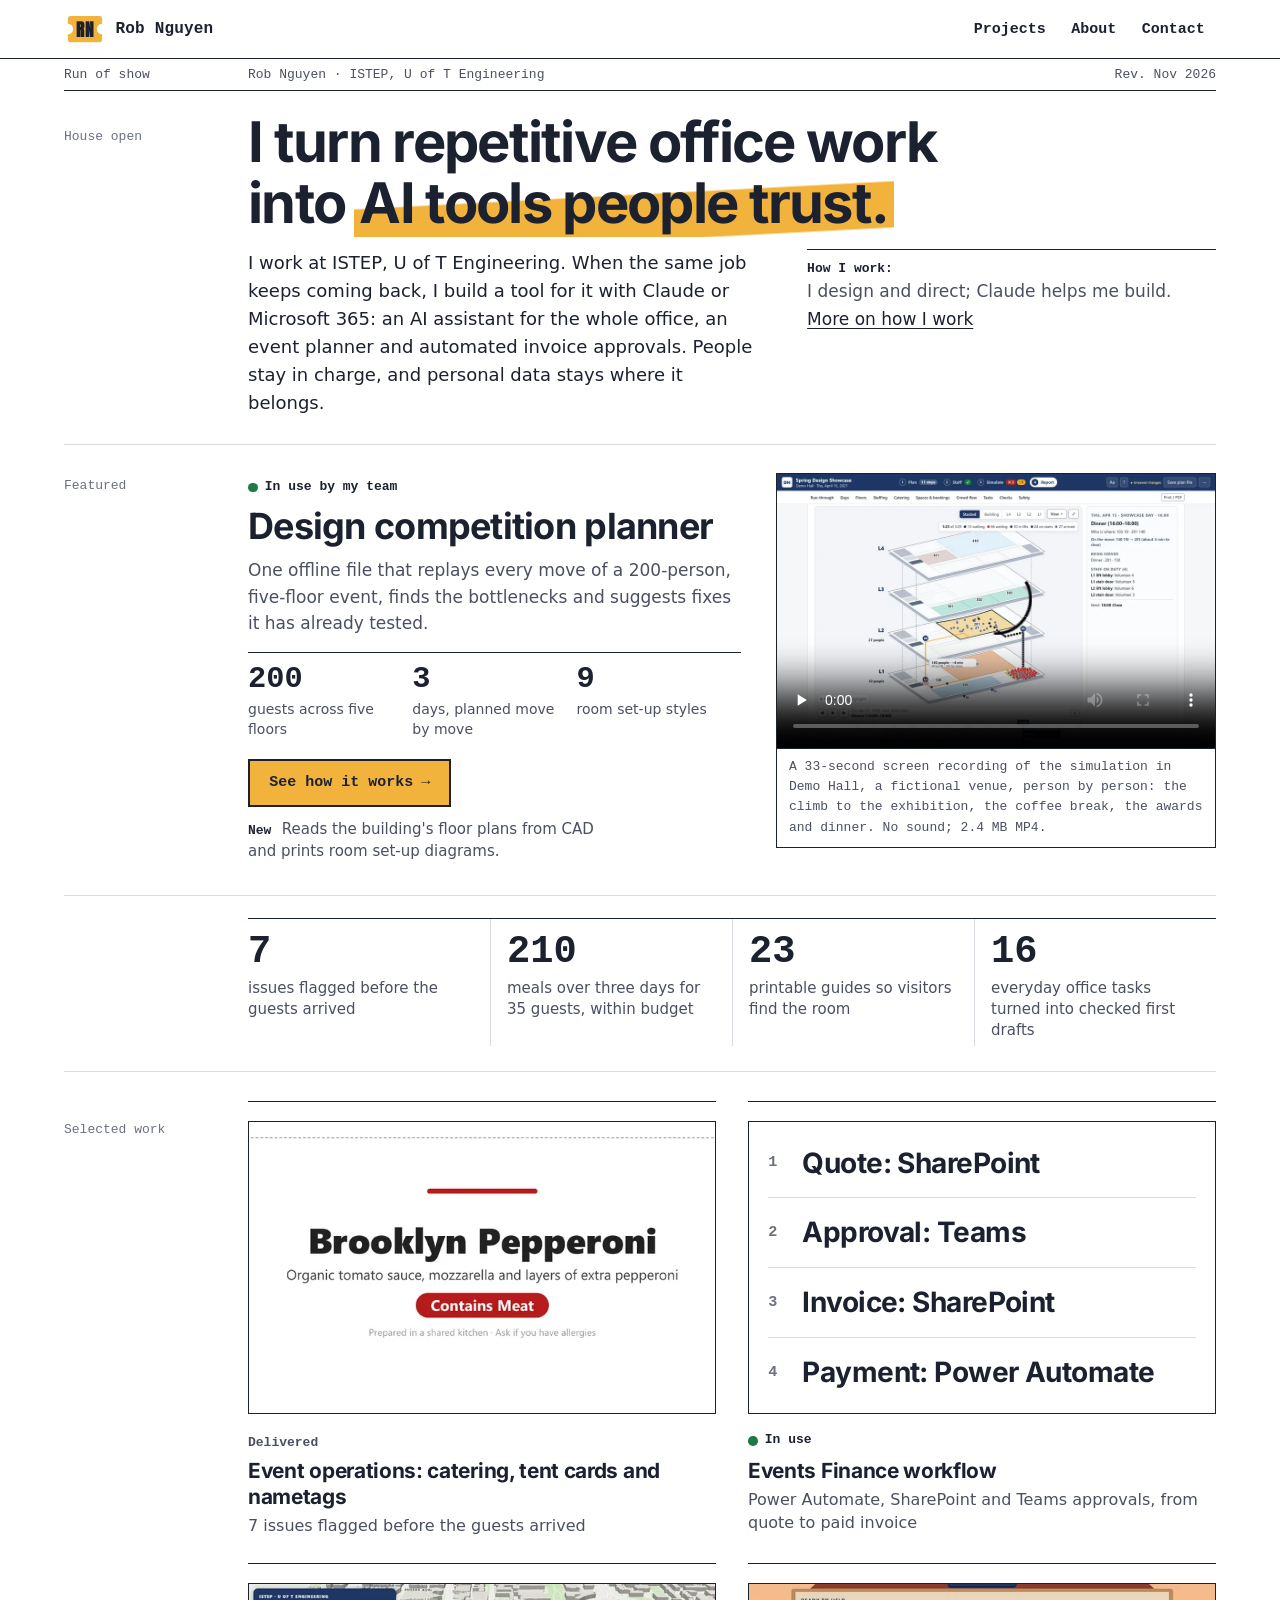
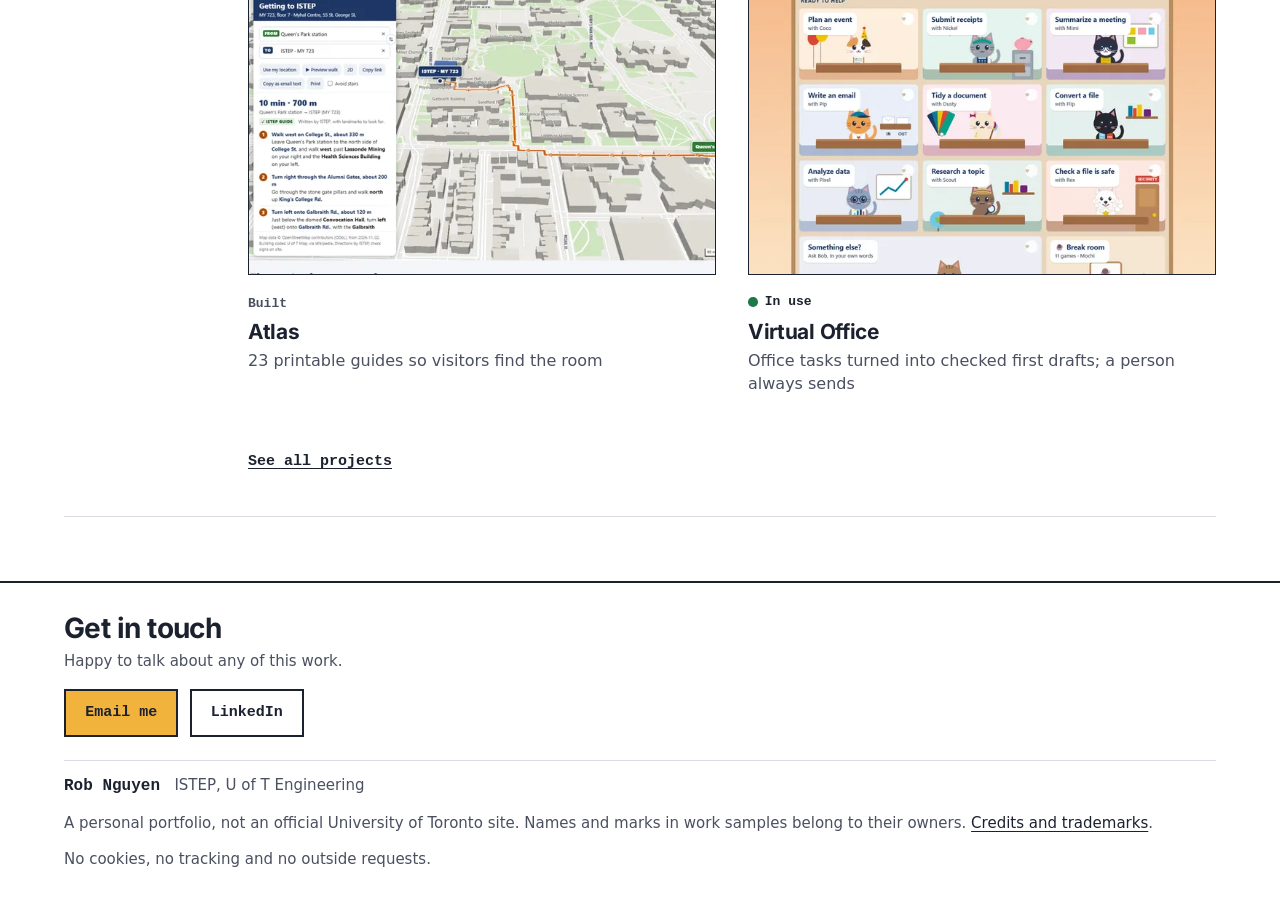
==== commit 601e8f4a: "New home headline, Events Finance tools, remove How this site was made Co-Authored-By: Claude Opus 5" ====
--- a/index.html
+++ b/index.html
@@ -5,13 +5,13 @@
 <meta name="viewport" content="width=device-width, initial-scale=1">
 <meta http-equiv="Content-Security-Policy" content="default-src 'none'; script-src 'self'; style-src 'self'; img-src 'self'; media-src 'self'; font-src 'self'; connect-src 'none'; frame-src 'none'; object-src 'none'; base-uri 'none'; form-action 'none'">
 <meta name="referrer" content="no-referrer">
-<title>Rob Nguyen | Events, planned to the detail</title>
-<meta name="description" content="I catch event problems before the guests do: planning, catering, set-ups and the tools that check them, at U of T Engineering.">
+<title>Rob Nguyen | AI tools people trust</title>
+<meta name="description" content="I turn repetitive office work into AI tools people trust: an office assistant, an event planner and automated invoice approvals, at U of T Engineering.">
 <meta property="og:type" content="website">
-<meta property="og:title" content="Rob Nguyen | Events, planned to the detail">
-<meta property="og:description" content="I catch event problems before the guests do: planning, catering, set-ups and the tools that check them, at U of T Engineering.">
+<meta property="og:title" content="Rob Nguyen | AI tools people trust">
+<meta property="og:description" content="I turn repetitive office work into AI tools people trust: an office assistant, an event planner and automated invoice approvals, at U of T Engineering.">
 <meta property="og:image" content="https://bobbypendragon.github.io/img/social-card.png">
-<meta property="og:image:alt" content="The name Rob Nguyen and the line I catch event problems before the guests do, beside a screenshot of the design competition planner in Demo Hall, a fictional venue.">
+<meta property="og:image:alt" content="The name Rob Nguyen and the line I turn repetitive office work into AI tools people trust, beside a screenshot of the design competition planner in Demo Hall, a fictional venue.">
 <meta property="og:url" content="https://bobbypendragon.github.io/">
 <link rel="canonical" href="https://bobbypendragon.github.io/">
 <link rel="icon" href="favicon.ico" sizes="any">
@@ -48,7 +48,7 @@
 </div>
 </header>
 <main id="main" tabindex="-1">
-<div class="docbar" aria-hidden="true"><div class="wrap docbar-inner"><span>Run of show</span><span class="docbar-who">Rob Nguyen &middot; ISTEP, U of T Engineering</span><span class="docbar-rev">Rev. Nov 2026</span></div></div><section class="row show-intro"><div class="wrap row-grid"><p class="row-label" aria-hidden="true">House open</p><div class="row-body"><h1>I catch event problems <span class="mark">before the guests do.</span></h1><div class="intro-cols"><p class="intro-lede">I work on events at ISTEP, U of T Engineering: catering for every diet, room set-ups, table cards and badges, and getting vendors paid. When the same problem keeps happening, I build a tool that catches it.</p><p class="intro-ai-short"><strong>How I work:</strong> I design and direct; Claude helps me build. <a href="about.html#how-i-work">More on how I work</a></p></div></div></div></section><section class="row stage-panel" aria-labelledby="onstage-h"><div class="wrap row-grid"><p class="row-label">Featured</p><div class="row-body"><div class="stage-inner"><div class="stage-copy"><p class="stage-status"><span class="status status-in-use"><span class="status-dot" aria-hidden="true"></span>In use by my team</span></p><h2 id="onstage-h" class="stage-title">Design competition planner</h2><p class="stage-line">One offline file that replays every move of a 200-person, five-floor event, finds the bottlenecks and suggests fixes it has already tested.</p><ul class="stage-stats"><li><strong class="num">200</strong><span>guests across five floors</span></li><li><strong class="num">3</strong><span>days, planned move by move</span></li><li><strong class="num">9</strong><span>room set-up styles</span></li></ul><div class="stage-cta"><a class="btn-stage" href="projects/event-planner.html">See how it works <span aria-hidden="true">&rarr;</span></a><p class="stage-new"><span class="mono">New</span> Reads the building's floor plans from CAD and prints room set-up diagrams.</p></div></div><figure class="stage-media vt-event-planner"><video controls preload="none" playsinline poster="media/event-planner/demo/04-report-stacked-poster960.webp" width="1440" height="900" aria-describedby="stage-cap"><source src="assets/event-planner/demo/simulation.mp4" type="video/mp4"><p>This browser can't play the video. <a href="assets/event-planner/demo/simulation.mp4">Download the MP4</a> (2.4 MB).</p></video><figcaption id="stage-cap">A 33-second screen recording of the simulation in Demo Hall, a fictional venue, person by person: the climb to the exhibition, the coffee break, the awards and dinner. No sound; 2.4 MB MP4.</figcaption></figure></div></div></div></section><section class="row stat-band"><div class="wrap row-grid"><span class="row-label"></span><div class="row-body"><ul class="band"><li><a href="projects/event-operations.html"><strong class="num">7</strong><span class="band-label">issues flagged before the guests arrived</span></a></li><li><a href="projects/event-operations.html"><strong class="num">210</strong><span class="band-label">meals over three days for 35 guests, within budget</span></a></li><li><a href="projects/atlas.html"><strong class="num">23</strong><span class="band-label">printable guides so visitors find the room</span></a></li><li><a href="projects/virtual-office.html"><strong class="num">16</strong><span class="band-label">everyday office tasks turned into checked first drafts</span></a></li></ul></div></div></section><section class="row program" id="program" aria-labelledby="prog-h"><div class="wrap row-grid"><h2 class="row-label" id="prog-h">Selected work</h2><div class="row-body"><ul class="bento bento-main"><li class="pcard md"><a class="pcard-link" href="projects/event-operations.html"><span class="pcard-media vt-event-operations"><img src="media/virtual-office/tent-cards/pages/1-plain-set-p1-show960-c20-23-80-52.webp" srcset="media/virtual-office/tent-cards/pages/1-plain-set-p1-show640-c20-23-80-52.webp 640w, media/virtual-office/tent-cards/pages/1-plain-set-p1-show960-c20-23-80-52.webp 735w" sizes="(max-width: 760px) 100vw, (max-width: 1023px) 50vw, 470px" alt="Preview of Event operations: catering, tent cards and nametags." width="735" height="459" loading="lazy" decoding="async"></span><span class="pcard-body"><span class="pcard-top"><span class="status">Delivered</span></span><span class="pcard-title">Event operations: catering, tent cards and nametags</span><span class="pcard-result">7 issues flagged before the guests arrived</span></span></a></li><li class="pcard md"><a class="pcard-link" href="projects/events-finance.html"><span class="pcard-media typo steps vt-events-finance" aria-hidden="true"><span class="typo-step"><span class="typo-step-n">1</span>Quote</span><span class="typo-step"><span class="typo-step-n">2</span>Approval</span><span class="typo-step"><span class="typo-step-n">3</span>Invoice</span><span class="typo-step"><span class="typo-step-n">4</span>Payment</span></span><span class="pcard-body"><span class="pcard-top"><span class="status status-in-use"><span class="status-dot" aria-hidden="true"></span>In use</span></span><span class="pcard-title">Events Finance workflow</span><span class="pcard-result">Quotes to paid invoices, with the right sign-off at each step</span></span></a></li><li class="pcard md"><a class="pcard-link" href="projects/atlas.html"><span class="pcard-media vt-atlas"><img src="media/atlas/istep-artifact-preview-portfolio-show960-c1-4-47-48.webp" srcset="media/atlas/istep-artifact-preview-portfolio-show640-c1-4-47-48.webp 640w, media/atlas/istep-artifact-preview-portfolio-show960-c1-4-47-48.webp 789w" sizes="(max-width: 760px) 100vw, (max-width: 1023px) 50vw, 470px" alt="An Atlas route on the campus map, from Queen&#x27;s Park station to ISTEP." width="789" height="493" loading="lazy" decoding="async"></span><span class="pcard-body"><span class="pcard-top"><span class="status">Built</span></span><span class="pcard-title">Atlas</span><span class="pcard-result">23 printable guides so visitors find the room</span></span></a></li><li class="pcard md"><a class="pcard-link" href="projects/virtual-office.html"><span class="pcard-media vt-virtual-office"><img src="media/virtual-office/ask-the-office-live-show960-c4-25-96-66.webp" srcset="media/virtual-office/ask-the-office-live-show640-c4-25-96-66.webp 640w, media/virtual-office/ask-the-office-live-show960-c4-25-96-66.webp 960w" sizes="(max-width: 760px) 100vw, (max-width: 1023px) 50vw, 470px" alt="The Ask the Office building, with cat coworkers in rooms labelled by task." width="960" height="600" loading="lazy" decoding="async"></span><span class="pcard-body"><span class="pcard-top"><span class="status status-in-use"><span class="status-dot" aria-hidden="true"></span>In use</span></span><span class="pcard-title">Virtual Office</span><span class="pcard-result">Office tasks turned into checked first drafts; a person always sends</span></span></a></li></ul><p class="hire-more"><a href="work.html">See all projects</a></p></div></div></section>
+<div class="docbar" aria-hidden="true"><div class="wrap docbar-inner"><span>Run of show</span><span class="docbar-who">Rob Nguyen &middot; ISTEP, U of T Engineering</span><span class="docbar-rev">Rev. Nov 2026</span></div></div><section class="row show-intro"><div class="wrap row-grid"><p class="row-label" aria-hidden="true">House open</p><div class="row-body"><h1>I turn repetitive office work into <span class="mark">AI tools people trust.</span></h1><div class="intro-cols"><p class="intro-lede">I work at ISTEP, U of T Engineering. When the same job keeps coming back, I build a tool for it with Claude or Microsoft 365: an AI assistant for the whole office, an event planner and automated invoice approvals. People stay in charge, and personal data stays where it belongs.</p><p class="intro-ai-short"><strong>How I work:</strong> I design and direct; Claude helps me build. <a href="about.html#how-i-work">More on how I work</a></p></div></div></div></section><section class="row stage-panel" aria-labelledby="onstage-h"><div class="wrap row-grid"><p class="row-label">Featured</p><div class="row-body"><div class="stage-inner"><div class="stage-copy"><p class="stage-status"><span class="status status-in-use"><span class="status-dot" aria-hidden="true"></span>In use by my team</span></p><h2 id="onstage-h" class="stage-title">Design competition planner</h2><p class="stage-line">One offline file that replays every move of a 200-person, five-floor event, finds the bottlenecks and suggests fixes it has already tested.</p><ul class="stage-stats"><li><strong class="num">200</strong><span>guests across five floors</span></li><li><strong class="num">3</strong><span>days, planned move by move</span></li><li><strong class="num">9</strong><span>room set-up styles</span></li></ul><div class="stage-cta"><a class="btn-stage" href="projects/event-planner.html">See how it works <span aria-hidden="true">&rarr;</span></a><p class="stage-new"><span class="mono">New</span> Reads the building's floor plans from CAD and prints room set-up diagrams.</p></div></div><figure class="stage-media vt-event-planner"><video controls preload="none" playsinline poster="media/event-planner/demo/04-report-stacked-poster960.webp" width="1440" height="900" aria-describedby="stage-cap"><source src="assets/event-planner/demo/simulation.mp4" type="video/mp4"><p>This browser can't play the video. <a href="assets/event-planner/demo/simulation.mp4">Download the MP4</a> (2.4 MB).</p></video><figcaption id="stage-cap">A 33-second screen recording of the simulation in Demo Hall, a fictional venue, person by person: the climb to the exhibition, the coffee break, the awards and dinner. No sound; 2.4 MB MP4.</figcaption></figure></div></div></div></section><section class="row stat-band"><div class="wrap row-grid"><span class="row-label"></span><div class="row-body"><ul class="band"><li><a href="projects/event-operations.html"><strong class="num">7</strong><span class="band-label">issues flagged before the guests arrived</span></a></li><li><a href="projects/event-operations.html"><strong class="num">210</strong><span class="band-label">meals over three days for 35 guests, within budget</span></a></li><li><a href="projects/atlas.html"><strong class="num">23</strong><span class="band-label">printable guides so visitors find the room</span></a></li><li><a href="projects/virtual-office.html"><strong class="num">16</strong><span class="band-label">everyday office tasks turned into checked first drafts</span></a></li></ul></div></div></section><section class="row program" id="program" aria-labelledby="prog-h"><div class="wrap row-grid"><h2 class="row-label" id="prog-h">Selected work</h2><div class="row-body"><ul class="bento bento-main"><li class="pcard md"><a class="pcard-link" href="projects/event-operations.html"><span class="pcard-media vt-event-operations"><img src="media/virtual-office/tent-cards/pages/1-plain-set-p1-show960-c20-23-80-52.webp" srcset="media/virtual-office/tent-cards/pages/1-plain-set-p1-show640-c20-23-80-52.webp 640w, media/virtual-office/tent-cards/pages/1-plain-set-p1-show960-c20-23-80-52.webp 735w" sizes="(max-width: 760px) 100vw, (max-width: 1023px) 50vw, 470px" alt="Preview of Event operations: catering, tent cards and nametags." width="735" height="459" loading="lazy" decoding="async"></span><span class="pcard-body"><span class="pcard-top"><span class="status">Delivered</span></span><span class="pcard-title">Event operations: catering, tent cards and nametags</span><span class="pcard-result">7 issues flagged before the guests arrived</span></span></a></li><li class="pcard md"><a class="pcard-link" href="projects/events-finance.html"><span class="pcard-media typo steps vt-events-finance" aria-hidden="true"><span class="typo-step"><span class="typo-step-n">1</span>Quote: SharePoint</span><span class="typo-step"><span class="typo-step-n">2</span>Approval: Teams</span><span class="typo-step"><span class="typo-step-n">3</span>Invoice: SharePoint</span><span class="typo-step"><span class="typo-step-n">4</span>Payment: Power Automate</span></span><span class="pcard-body"><span class="pcard-top"><span class="status status-in-use"><span class="status-dot" aria-hidden="true"></span>In use</span></span><span class="pcard-title">Events Finance workflow</span><span class="pcard-result">Power Automate, SharePoint and Teams approvals, from quote to paid invoice</span></span></a></li><li class="pcard md"><a class="pcard-link" href="projects/atlas.html"><span class="pcard-media vt-atlas"><img src="media/atlas/istep-artifact-preview-portfolio-show960-c1-4-47-48.webp" srcset="media/atlas/istep-artifact-preview-portfolio-show640-c1-4-47-48.webp 640w, media/atlas/istep-artifact-preview-portfolio-show960-c1-4-47-48.webp 789w" sizes="(max-width: 760px) 100vw, (max-width: 1023px) 50vw, 470px" alt="An Atlas route on the campus map, from Queen&#x27;s Park station to ISTEP." width="789" height="493" loading="lazy" decoding="async"></span><span class="pcard-body"><span class="pcard-top"><span class="status">Built</span></span><span class="pcard-title">Atlas</span><span class="pcard-result">23 printable guides so visitors find the room</span></span></a></li><li class="pcard md"><a class="pcard-link" href="projects/virtual-office.html"><span class="pcard-media vt-virtual-office"><img src="media/virtual-office/ask-the-office-live-show960-c4-25-96-66.webp" srcset="media/virtual-office/ask-the-office-live-show640-c4-25-96-66.webp 640w, media/virtual-office/ask-the-office-live-show960-c4-25-96-66.webp 960w" sizes="(max-width: 760px) 100vw, (max-width: 1023px) 50vw, 470px" alt="The Ask the Office building, with cat coworkers in rooms labelled by task." width="960" height="600" loading="lazy" decoding="async"></span><span class="pcard-body"><span class="pcard-top"><span class="status status-in-use"><span class="status-dot" aria-hidden="true"></span>In use</span></span><span class="pcard-title">Virtual Office</span><span class="pcard-result">Office tasks turned into checked first drafts; a person always sends</span></span></a></li></ul><p class="hire-more"><a href="work.html">See all projects</a></p></div></div></section>
 </main>
 <footer class="site-footer stage-footer">
 <div class="wrap">
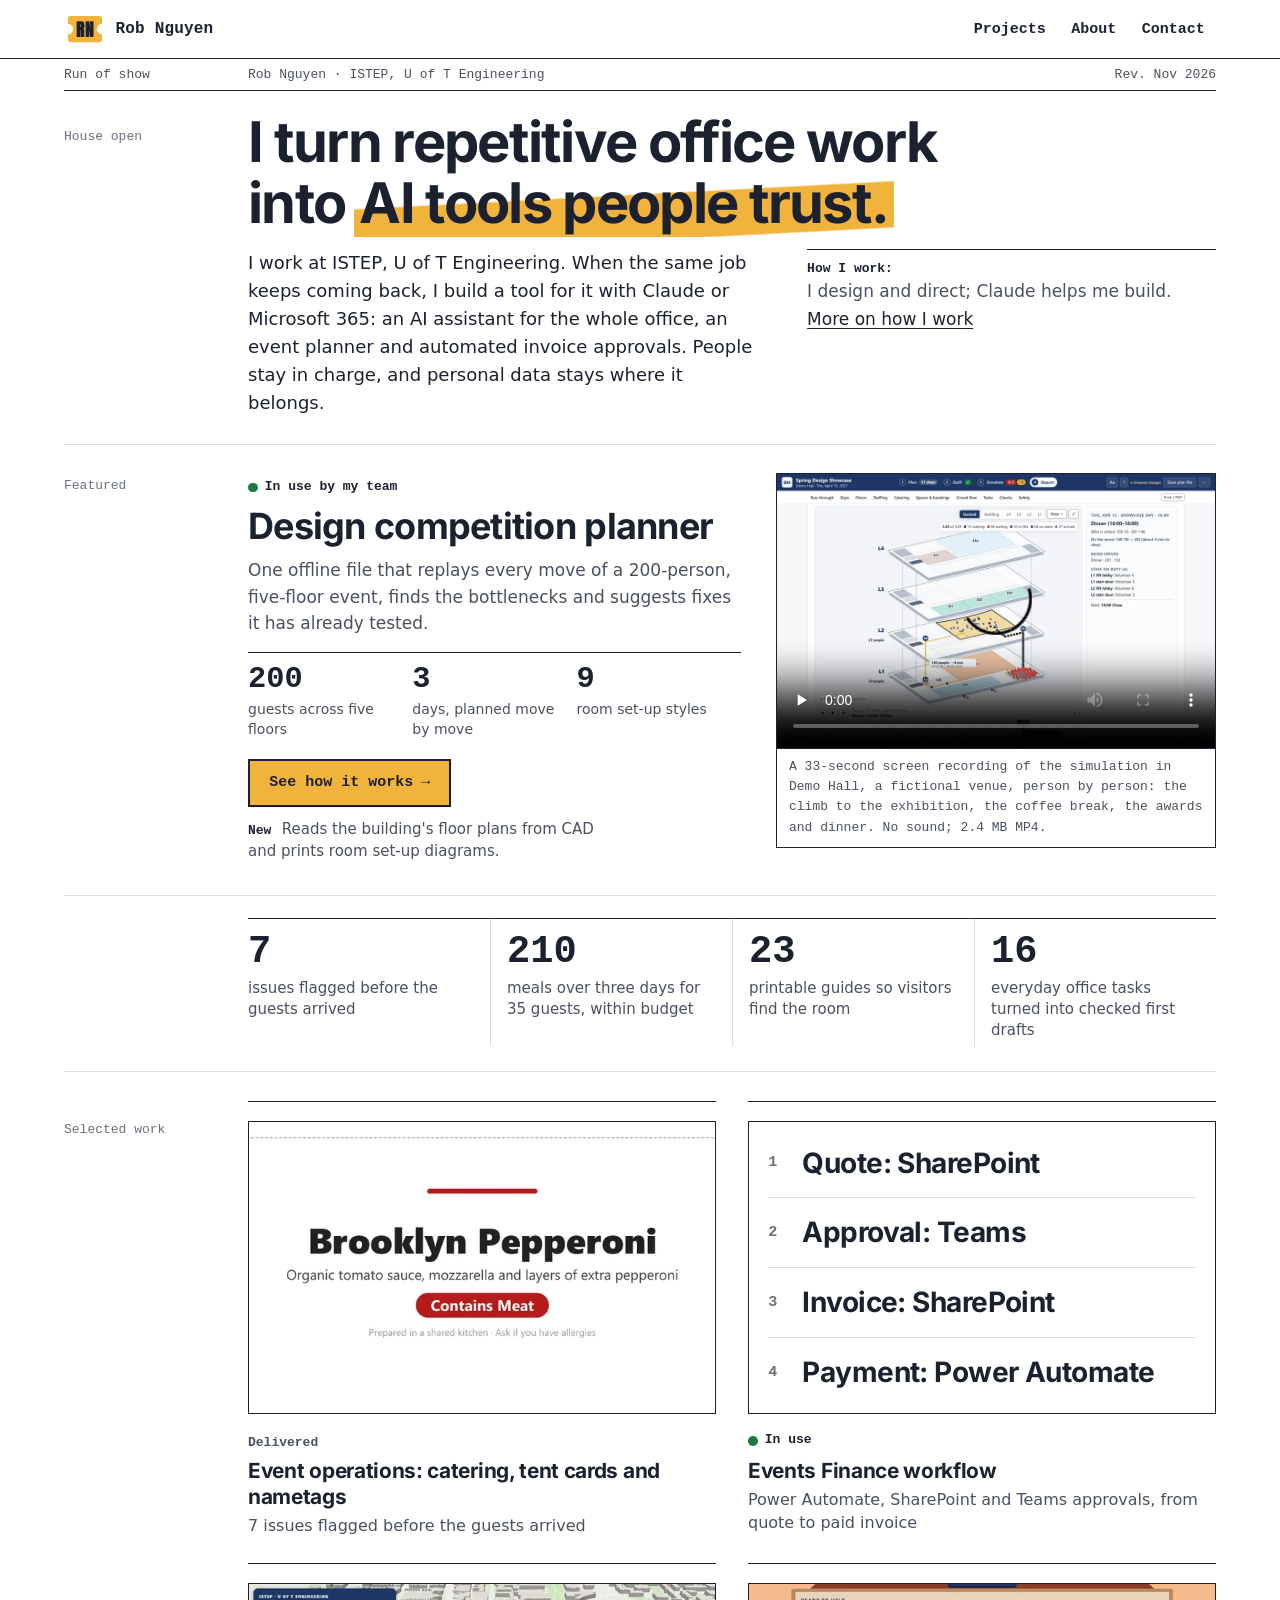
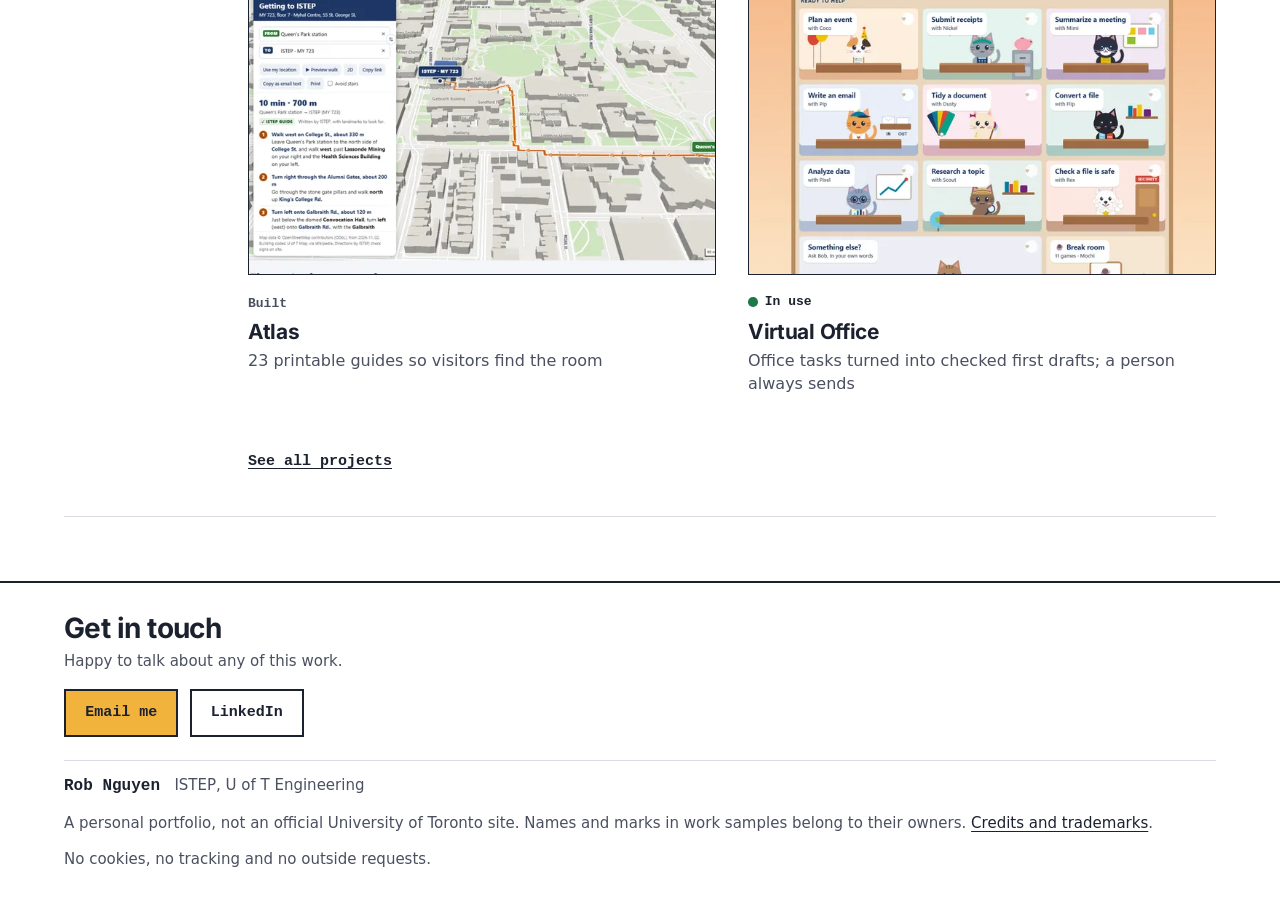
==== commit 4064f621: "Move site to robnguyen.ca Co-Authored-By: Claude Opus 5.5 <noreply@anthropic.com>" ====
--- a/index.html
+++ b/index.html
@@ -10,10 +10,10 @@
 <meta property="og:type" content="website">
 <meta property="og:title" content="Rob Nguyen | AI tools people trust">
 <meta property="og:description" content="I turn repetitive office work into AI tools people trust: an office assistant, an event planner and automated invoice approvals, at U of T Engineering.">
-<meta property="og:image" content="https://bobbypendragon.github.io/img/social-card.png">
+<meta property="og:image" content="https://robnguyen.ca/img/social-card.png">
 <meta property="og:image:alt" content="The name Rob Nguyen and the line I turn repetitive office work into AI tools people trust, beside a screenshot of the design competition planner in Demo Hall, a fictional venue.">
-<meta property="og:url" content="https://bobbypendragon.github.io/">
-<link rel="canonical" href="https://bobbypendragon.github.io/">
+<meta property="og:url" content="https://robnguyen.ca/">
+<link rel="canonical" href="https://robnguyen.ca/">
 <link rel="icon" href="favicon.ico" sizes="any">
 <link rel="icon" href="img/favicon.png" type="image/png">
 <link rel="apple-touch-icon" href="img/apple-touch-icon.png">
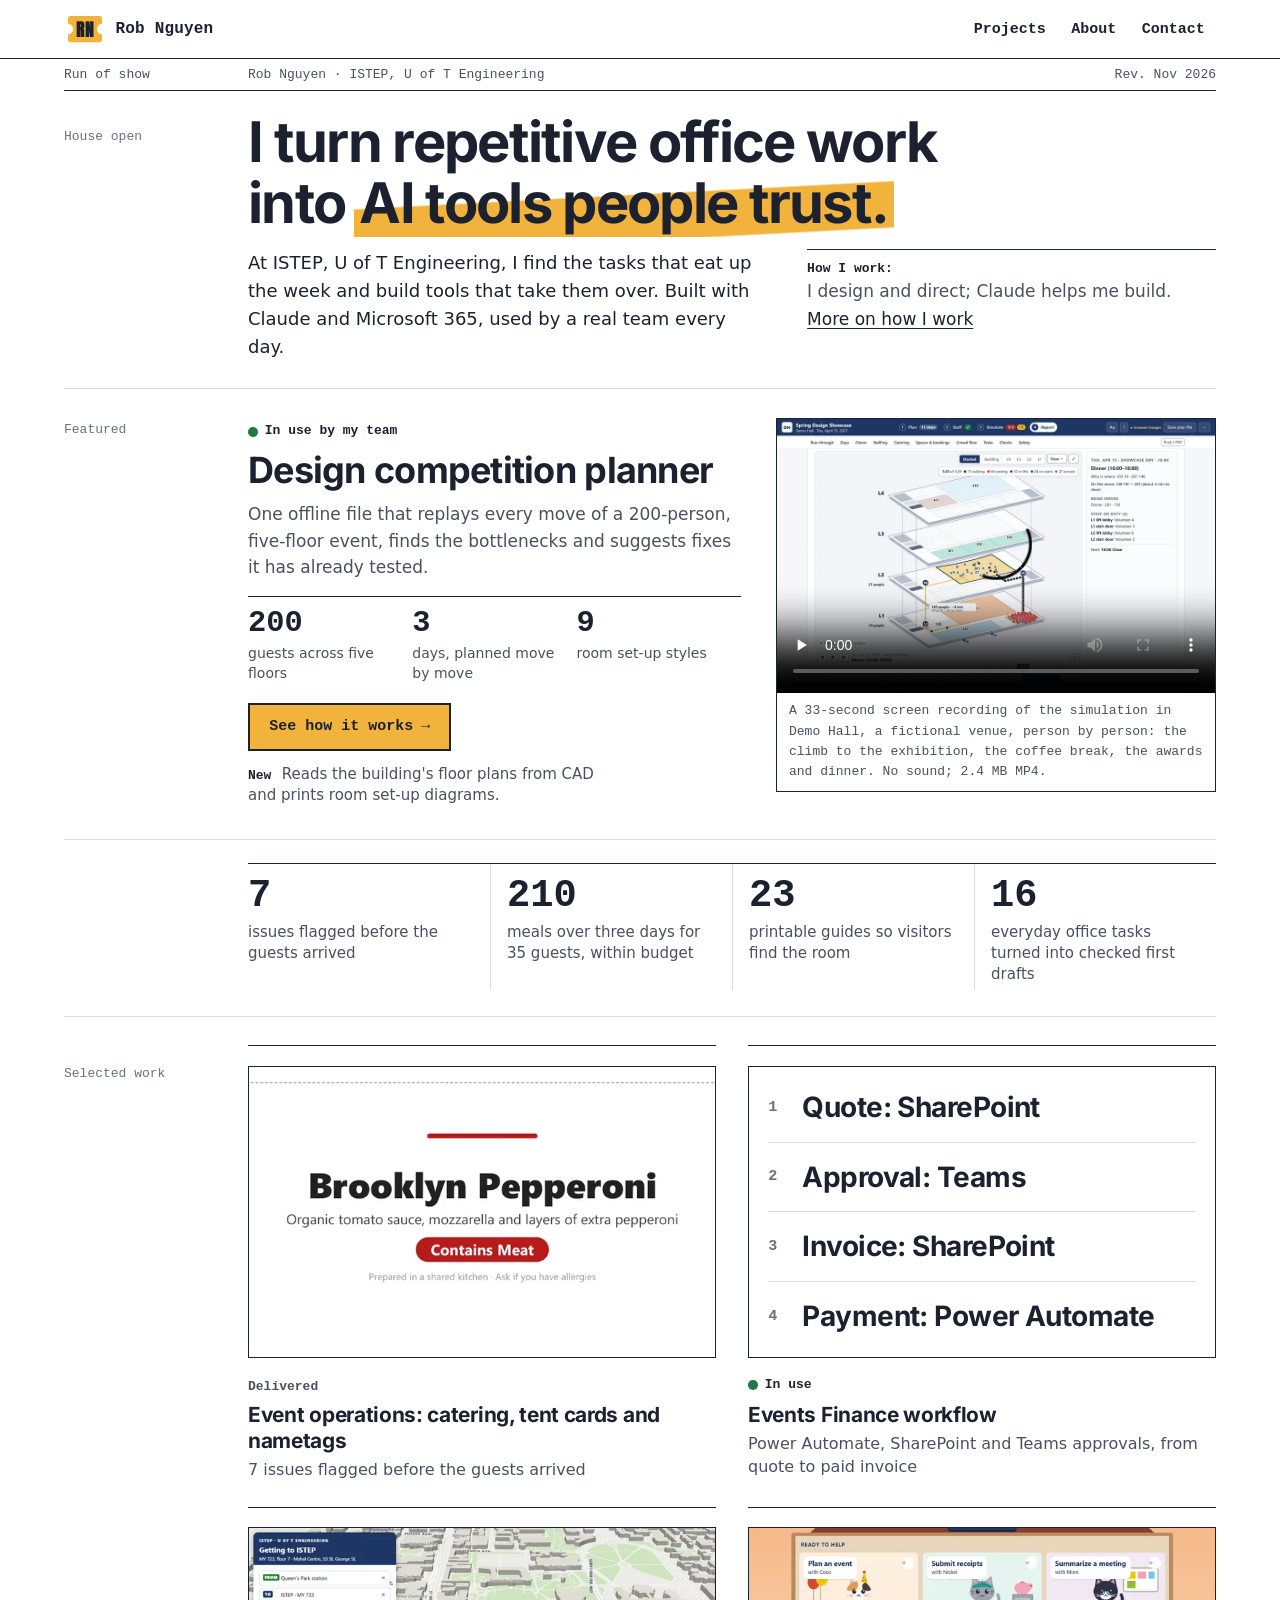
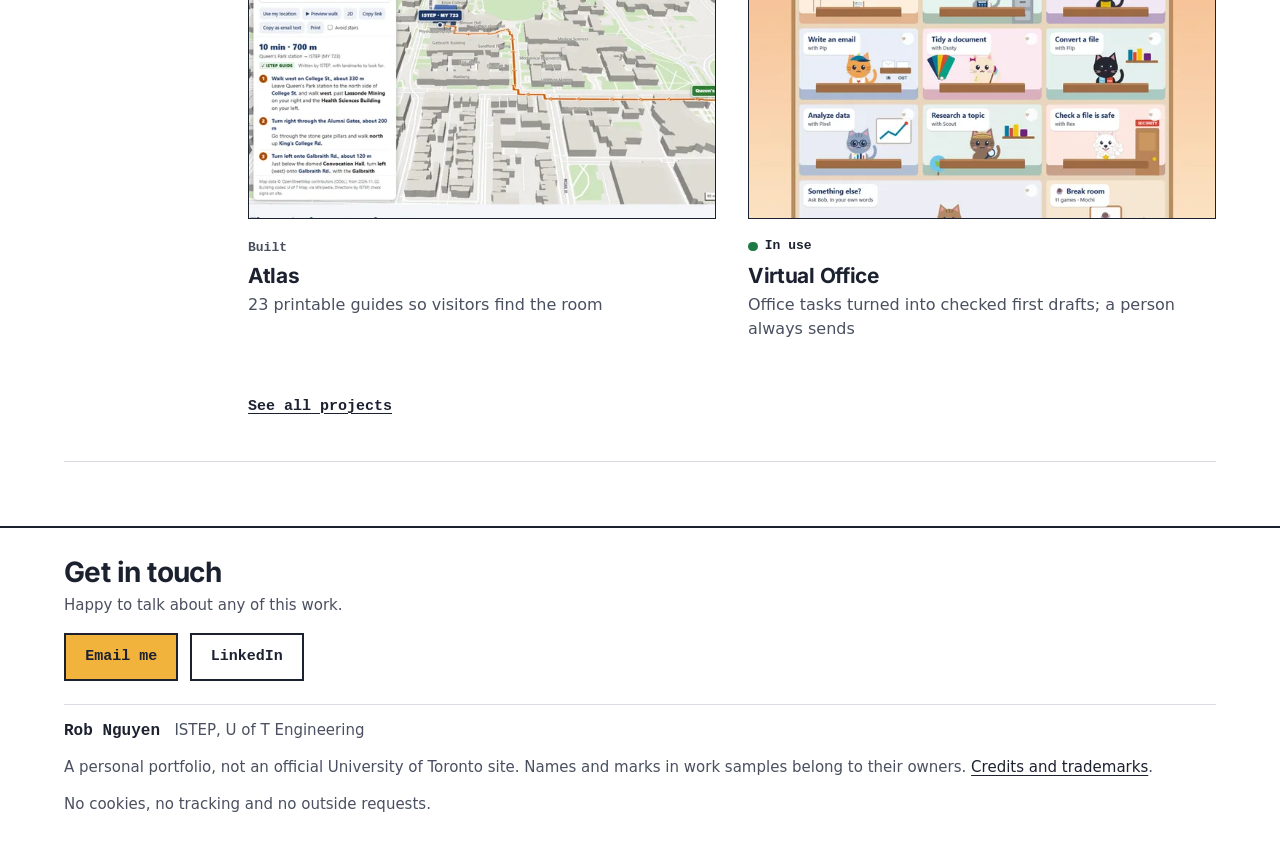
==== commit 73e697f6: "Shorter home intro Co-Authored-By: Claude Opus 5.5 <noreply@anthropic.com>" ====
--- a/index.html
+++ b/index.html
@@ -48,7 +48,7 @@
 </div>
 </header>
 <main id="main" tabindex="-1">
-<div class="docbar" aria-hidden="true"><div class="wrap docbar-inner"><span>Run of show</span><span class="docbar-who">Rob Nguyen &middot; ISTEP, U of T Engineering</span><span class="docbar-rev">Rev. Nov 2026</span></div></div><section class="row show-intro"><div class="wrap row-grid"><p class="row-label" aria-hidden="true">House open</p><div class="row-body"><h1>I turn repetitive office work into <span class="mark">AI tools people trust.</span></h1><div class="intro-cols"><p class="intro-lede">I work at ISTEP, U of T Engineering. When the same job keeps coming back, I build a tool for it with Claude or Microsoft 365: an AI assistant for the whole office, an event planner and automated invoice approvals. People stay in charge, and personal data stays where it belongs.</p><p class="intro-ai-short"><strong>How I work:</strong> I design and direct; Claude helps me build. <a href="about.html#how-i-work">More on how I work</a></p></div></div></div></section><section class="row stage-panel" aria-labelledby="onstage-h"><div class="wrap row-grid"><p class="row-label">Featured</p><div class="row-body"><div class="stage-inner"><div class="stage-copy"><p class="stage-status"><span class="status status-in-use"><span class="status-dot" aria-hidden="true"></span>In use by my team</span></p><h2 id="onstage-h" class="stage-title">Design competition planner</h2><p class="stage-line">One offline file that replays every move of a 200-person, five-floor event, finds the bottlenecks and suggests fixes it has already tested.</p><ul class="stage-stats"><li><strong class="num">200</strong><span>guests across five floors</span></li><li><strong class="num">3</strong><span>days, planned move by move</span></li><li><strong class="num">9</strong><span>room set-up styles</span></li></ul><div class="stage-cta"><a class="btn-stage" href="projects/event-planner.html">See how it works <span aria-hidden="true">&rarr;</span></a><p class="stage-new"><span class="mono">New</span> Reads the building's floor plans from CAD and prints room set-up diagrams.</p></div></div><figure class="stage-media vt-event-planner"><video controls preload="none" playsinline poster="media/event-planner/demo/04-report-stacked-poster960.webp" width="1440" height="900" aria-describedby="stage-cap"><source src="assets/event-planner/demo/simulation.mp4" type="video/mp4"><p>This browser can't play the video. <a href="assets/event-planner/demo/simulation.mp4">Download the MP4</a> (2.4 MB).</p></video><figcaption id="stage-cap">A 33-second screen recording of the simulation in Demo Hall, a fictional venue, person by person: the climb to the exhibition, the coffee break, the awards and dinner. No sound; 2.4 MB MP4.</figcaption></figure></div></div></div></section><section class="row stat-band"><div class="wrap row-grid"><span class="row-label"></span><div class="row-body"><ul class="band"><li><a href="projects/event-operations.html"><strong class="num">7</strong><span class="band-label">issues flagged before the guests arrived</span></a></li><li><a href="projects/event-operations.html"><strong class="num">210</strong><span class="band-label">meals over three days for 35 guests, within budget</span></a></li><li><a href="projects/atlas.html"><strong class="num">23</strong><span class="band-label">printable guides so visitors find the room</span></a></li><li><a href="projects/virtual-office.html"><strong class="num">16</strong><span class="band-label">everyday office tasks turned into checked first drafts</span></a></li></ul></div></div></section><section class="row program" id="program" aria-labelledby="prog-h"><div class="wrap row-grid"><h2 class="row-label" id="prog-h">Selected work</h2><div class="row-body"><ul class="bento bento-main"><li class="pcard md"><a class="pcard-link" href="projects/event-operations.html"><span class="pcard-media vt-event-operations"><img src="media/virtual-office/tent-cards/pages/1-plain-set-p1-show960-c20-23-80-52.webp" srcset="media/virtual-office/tent-cards/pages/1-plain-set-p1-show640-c20-23-80-52.webp 640w, media/virtual-office/tent-cards/pages/1-plain-set-p1-show960-c20-23-80-52.webp 735w" sizes="(max-width: 760px) 100vw, (max-width: 1023px) 50vw, 470px" alt="Preview of Event operations: catering, tent cards and nametags." width="735" height="459" loading="lazy" decoding="async"></span><span class="pcard-body"><span class="pcard-top"><span class="status">Delivered</span></span><span class="pcard-title">Event operations: catering, tent cards and nametags</span><span class="pcard-result">7 issues flagged before the guests arrived</span></span></a></li><li class="pcard md"><a class="pcard-link" href="projects/events-finance.html"><span class="pcard-media typo steps vt-events-finance" aria-hidden="true"><span class="typo-step"><span class="typo-step-n">1</span>Quote: SharePoint</span><span class="typo-step"><span class="typo-step-n">2</span>Approval: Teams</span><span class="typo-step"><span class="typo-step-n">3</span>Invoice: SharePoint</span><span class="typo-step"><span class="typo-step-n">4</span>Payment: Power Automate</span></span><span class="pcard-body"><span class="pcard-top"><span class="status status-in-use"><span class="status-dot" aria-hidden="true"></span>In use</span></span><span class="pcard-title">Events Finance workflow</span><span class="pcard-result">Power Automate, SharePoint and Teams approvals, from quote to paid invoice</span></span></a></li><li class="pcard md"><a class="pcard-link" href="projects/atlas.html"><span class="pcard-media vt-atlas"><img src="media/atlas/istep-artifact-preview-portfolio-show960-c1-4-47-48.webp" srcset="media/atlas/istep-artifact-preview-portfolio-show640-c1-4-47-48.webp 640w, media/atlas/istep-artifact-preview-portfolio-show960-c1-4-47-48.webp 789w" sizes="(max-width: 760px) 100vw, (max-width: 1023px) 50vw, 470px" alt="An Atlas route on the campus map, from Queen&#x27;s Park station to ISTEP." width="789" height="493" loading="lazy" decoding="async"></span><span class="pcard-body"><span class="pcard-top"><span class="status">Built</span></span><span class="pcard-title">Atlas</span><span class="pcard-result">23 printable guides so visitors find the room</span></span></a></li><li class="pcard md"><a class="pcard-link" href="projects/virtual-office.html"><span class="pcard-media vt-virtual-office"><img src="media/virtual-office/ask-the-office-live-show960-c4-25-96-66.webp" srcset="media/virtual-office/ask-the-office-live-show640-c4-25-96-66.webp 640w, media/virtual-office/ask-the-office-live-show960-c4-25-96-66.webp 960w" sizes="(max-width: 760px) 100vw, (max-width: 1023px) 50vw, 470px" alt="The Ask the Office building, with cat coworkers in rooms labelled by task." width="960" height="600" loading="lazy" decoding="async"></span><span class="pcard-body"><span class="pcard-top"><span class="status status-in-use"><span class="status-dot" aria-hidden="true"></span>In use</span></span><span class="pcard-title">Virtual Office</span><span class="pcard-result">Office tasks turned into checked first drafts; a person always sends</span></span></a></li></ul><p class="hire-more"><a href="work.html">See all projects</a></p></div></div></section>
+<div class="docbar" aria-hidden="true"><div class="wrap docbar-inner"><span>Run of show</span><span class="docbar-who">Rob Nguyen &middot; ISTEP, U of T Engineering</span><span class="docbar-rev">Rev. Nov 2026</span></div></div><section class="row show-intro"><div class="wrap row-grid"><p class="row-label" aria-hidden="true">House open</p><div class="row-body"><h1>I turn repetitive office work into <span class="mark">AI tools people trust.</span></h1><div class="intro-cols"><p class="intro-lede">At ISTEP, U of T Engineering, I find the tasks that eat up the week and build tools that take them over. Built with Claude and Microsoft 365, used by a real team every day.</p><p class="intro-ai-short"><strong>How I work:</strong> I design and direct; Claude helps me build. <a href="about.html#how-i-work">More on how I work</a></p></div></div></div></section><section class="row stage-panel" aria-labelledby="onstage-h"><div class="wrap row-grid"><p class="row-label">Featured</p><div class="row-body"><div class="stage-inner"><div class="stage-copy"><p class="stage-status"><span class="status status-in-use"><span class="status-dot" aria-hidden="true"></span>In use by my team</span></p><h2 id="onstage-h" class="stage-title">Design competition planner</h2><p class="stage-line">One offline file that replays every move of a 200-person, five-floor event, finds the bottlenecks and suggests fixes it has already tested.</p><ul class="stage-stats"><li><strong class="num">200</strong><span>guests across five floors</span></li><li><strong class="num">3</strong><span>days, planned move by move</span></li><li><strong class="num">9</strong><span>room set-up styles</span></li></ul><div class="stage-cta"><a class="btn-stage" href="projects/event-planner.html">See how it works <span aria-hidden="true">&rarr;</span></a><p class="stage-new"><span class="mono">New</span> Reads the building's floor plans from CAD and prints room set-up diagrams.</p></div></div><figure class="stage-media vt-event-planner"><video controls preload="none" playsinline poster="media/event-planner/demo/04-report-stacked-poster960.webp" width="1440" height="900" aria-describedby="stage-cap"><source src="assets/event-planner/demo/simulation.mp4" type="video/mp4"><p>This browser can't play the video. <a href="assets/event-planner/demo/simulation.mp4">Download the MP4</a> (2.4 MB).</p></video><figcaption id="stage-cap">A 33-second screen recording of the simulation in Demo Hall, a fictional venue, person by person: the climb to the exhibition, the coffee break, the awards and dinner. No sound; 2.4 MB MP4.</figcaption></figure></div></div></div></section><section class="row stat-band"><div class="wrap row-grid"><span class="row-label"></span><div class="row-body"><ul class="band"><li><a href="projects/event-operations.html"><strong class="num">7</strong><span class="band-label">issues flagged before the guests arrived</span></a></li><li><a href="projects/event-operations.html"><strong class="num">210</strong><span class="band-label">meals over three days for 35 guests, within budget</span></a></li><li><a href="projects/atlas.html"><strong class="num">23</strong><span class="band-label">printable guides so visitors find the room</span></a></li><li><a href="projects/virtual-office.html"><strong class="num">16</strong><span class="band-label">everyday office tasks turned into checked first drafts</span></a></li></ul></div></div></section><section class="row program" id="program" aria-labelledby="prog-h"><div class="wrap row-grid"><h2 class="row-label" id="prog-h">Selected work</h2><div class="row-body"><ul class="bento bento-main"><li class="pcard md"><a class="pcard-link" href="projects/event-operations.html"><span class="pcard-media vt-event-operations"><img src="media/virtual-office/tent-cards/pages/1-plain-set-p1-show960-c20-23-80-52.webp" srcset="media/virtual-office/tent-cards/pages/1-plain-set-p1-show640-c20-23-80-52.webp 640w, media/virtual-office/tent-cards/pages/1-plain-set-p1-show960-c20-23-80-52.webp 735w" sizes="(max-width: 760px) 100vw, (max-width: 1023px) 50vw, 470px" alt="Preview of Event operations: catering, tent cards and nametags." width="735" height="459" loading="lazy" decoding="async"></span><span class="pcard-body"><span class="pcard-top"><span class="status">Delivered</span></span><span class="pcard-title">Event operations: catering, tent cards and nametags</span><span class="pcard-result">7 issues flagged before the guests arrived</span></span></a></li><li class="pcard md"><a class="pcard-link" href="projects/events-finance.html"><span class="pcard-media typo steps vt-events-finance" aria-hidden="true"><span class="typo-step"><span class="typo-step-n">1</span>Quote: SharePoint</span><span class="typo-step"><span class="typo-step-n">2</span>Approval: Teams</span><span class="typo-step"><span class="typo-step-n">3</span>Invoice: SharePoint</span><span class="typo-step"><span class="typo-step-n">4</span>Payment: Power Automate</span></span><span class="pcard-body"><span class="pcard-top"><span class="status status-in-use"><span class="status-dot" aria-hidden="true"></span>In use</span></span><span class="pcard-title">Events Finance workflow</span><span class="pcard-result">Power Automate, SharePoint and Teams approvals, from quote to paid invoice</span></span></a></li><li class="pcard md"><a class="pcard-link" href="projects/atlas.html"><span class="pcard-media vt-atlas"><img src="media/atlas/istep-artifact-preview-portfolio-show960-c1-4-47-48.webp" srcset="media/atlas/istep-artifact-preview-portfolio-show640-c1-4-47-48.webp 640w, media/atlas/istep-artifact-preview-portfolio-show960-c1-4-47-48.webp 789w" sizes="(max-width: 760px) 100vw, (max-width: 1023px) 50vw, 470px" alt="An Atlas route on the campus map, from Queen&#x27;s Park station to ISTEP." width="789" height="493" loading="lazy" decoding="async"></span><span class="pcard-body"><span class="pcard-top"><span class="status">Built</span></span><span class="pcard-title">Atlas</span><span class="pcard-result">23 printable guides so visitors find the room</span></span></a></li><li class="pcard md"><a class="pcard-link" href="projects/virtual-office.html"><span class="pcard-media vt-virtual-office"><img src="media/virtual-office/ask-the-office-live-show960-c4-25-96-66.webp" srcset="media/virtual-office/ask-the-office-live-show640-c4-25-96-66.webp 640w, media/virtual-office/ask-the-office-live-show960-c4-25-96-66.webp 960w" sizes="(max-width: 760px) 100vw, (max-width: 1023px) 50vw, 470px" alt="The Ask the Office building, with cat coworkers in rooms labelled by task." width="960" height="600" loading="lazy" decoding="async"></span><span class="pcard-body"><span class="pcard-top"><span class="status status-in-use"><span class="status-dot" aria-hidden="true"></span>In use</span></span><span class="pcard-title">Virtual Office</span><span class="pcard-result">Office tasks turned into checked first drafts; a person always sends</span></span></a></li></ul><p class="hire-more"><a href="work.html">See all projects</a></p></div></div></section>
 </main>
 <footer class="site-footer stage-footer">
 <div class="wrap">
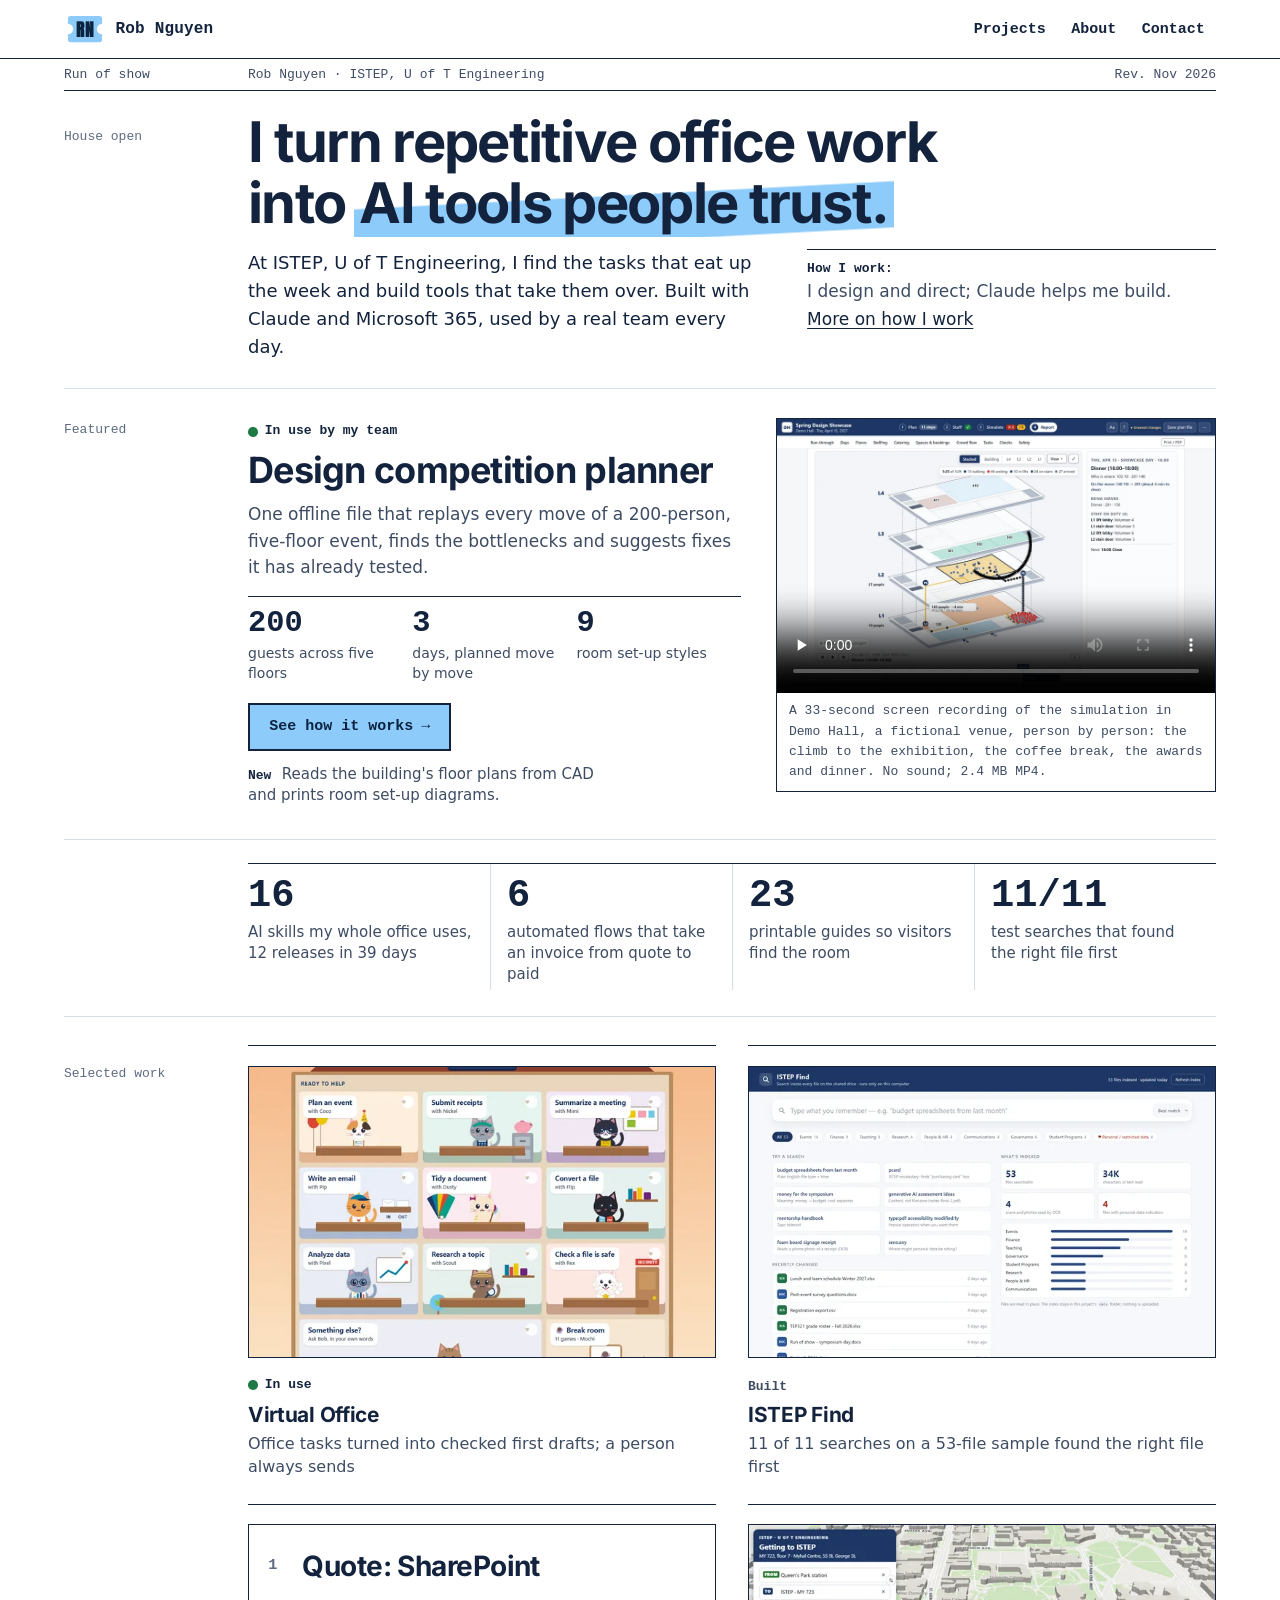
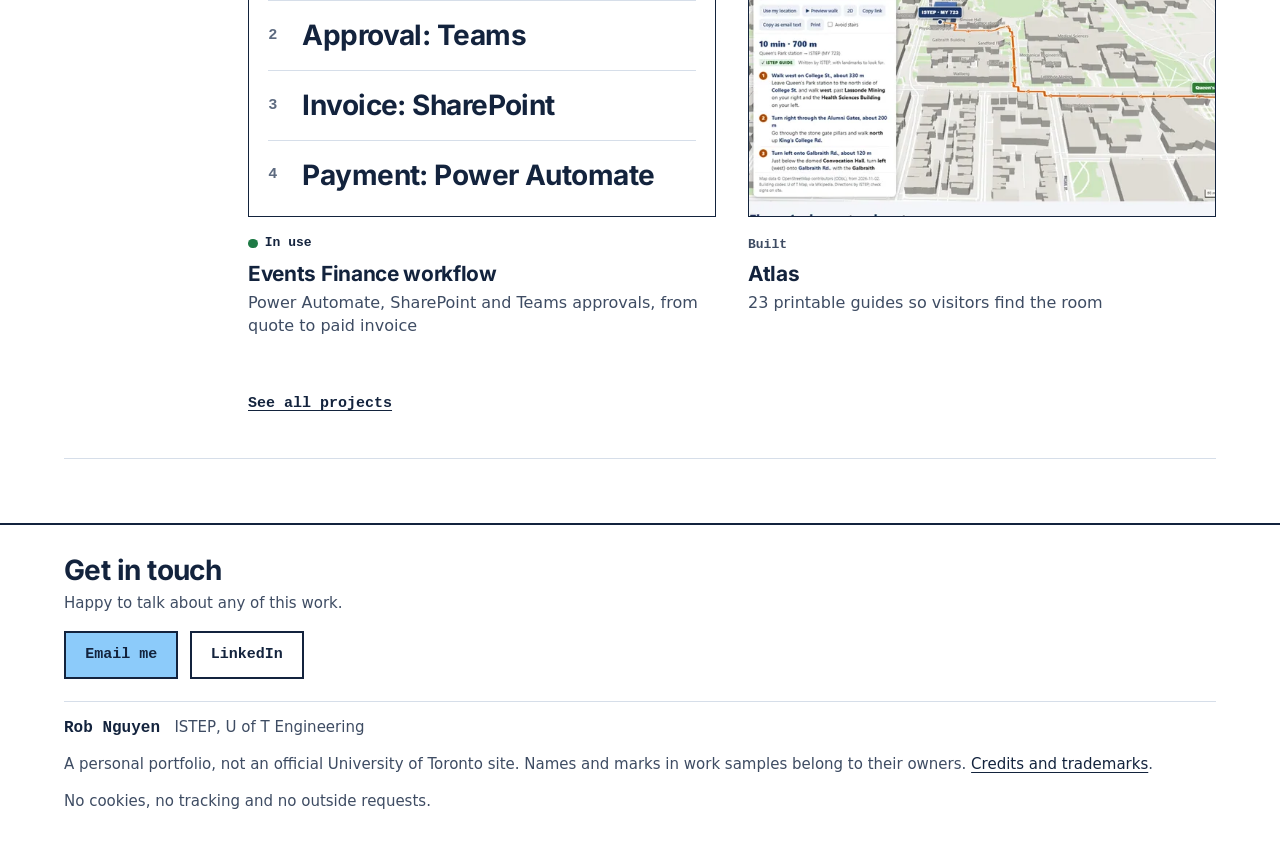
==== commit 27f532fa: "Navy and sky colours; AI projects first on the home page Co-Authored-By: Claude Opus 5.5 <noreply@an" ====
--- a/index.html
+++ b/index.html
@@ -48,7 +48,7 @@
 </div>
 </header>
 <main id="main" tabindex="-1">
-<div class="docbar" aria-hidden="true"><div class="wrap docbar-inner"><span>Run of show</span><span class="docbar-who">Rob Nguyen &middot; ISTEP, U of T Engineering</span><span class="docbar-rev">Rev. Nov 2026</span></div></div><section class="row show-intro"><div class="wrap row-grid"><p class="row-label" aria-hidden="true">House open</p><div class="row-body"><h1>I turn repetitive office work into <span class="mark">AI tools people trust.</span></h1><div class="intro-cols"><p class="intro-lede">At ISTEP, U of T Engineering, I find the tasks that eat up the week and build tools that take them over. Built with Claude and Microsoft 365, used by a real team every day.</p><p class="intro-ai-short"><strong>How I work:</strong> I design and direct; Claude helps me build. <a href="about.html#how-i-work">More on how I work</a></p></div></div></div></section><section class="row stage-panel" aria-labelledby="onstage-h"><div class="wrap row-grid"><p class="row-label">Featured</p><div class="row-body"><div class="stage-inner"><div class="stage-copy"><p class="stage-status"><span class="status status-in-use"><span class="status-dot" aria-hidden="true"></span>In use by my team</span></p><h2 id="onstage-h" class="stage-title">Design competition planner</h2><p class="stage-line">One offline file that replays every move of a 200-person, five-floor event, finds the bottlenecks and suggests fixes it has already tested.</p><ul class="stage-stats"><li><strong class="num">200</strong><span>guests across five floors</span></li><li><strong class="num">3</strong><span>days, planned move by move</span></li><li><strong class="num">9</strong><span>room set-up styles</span></li></ul><div class="stage-cta"><a class="btn-stage" href="projects/event-planner.html">See how it works <span aria-hidden="true">&rarr;</span></a><p class="stage-new"><span class="mono">New</span> Reads the building's floor plans from CAD and prints room set-up diagrams.</p></div></div><figure class="stage-media vt-event-planner"><video controls preload="none" playsinline poster="media/event-planner/demo/04-report-stacked-poster960.webp" width="1440" height="900" aria-describedby="stage-cap"><source src="assets/event-planner/demo/simulation.mp4" type="video/mp4"><p>This browser can't play the video. <a href="assets/event-planner/demo/simulation.mp4">Download the MP4</a> (2.4 MB).</p></video><figcaption id="stage-cap">A 33-second screen recording of the simulation in Demo Hall, a fictional venue, person by person: the climb to the exhibition, the coffee break, the awards and dinner. No sound; 2.4 MB MP4.</figcaption></figure></div></div></div></section><section class="row stat-band"><div class="wrap row-grid"><span class="row-label"></span><div class="row-body"><ul class="band"><li><a href="projects/event-operations.html"><strong class="num">7</strong><span class="band-label">issues flagged before the guests arrived</span></a></li><li><a href="projects/event-operations.html"><strong class="num">210</strong><span class="band-label">meals over three days for 35 guests, within budget</span></a></li><li><a href="projects/atlas.html"><strong class="num">23</strong><span class="band-label">printable guides so visitors find the room</span></a></li><li><a href="projects/virtual-office.html"><strong class="num">16</strong><span class="band-label">everyday office tasks turned into checked first drafts</span></a></li></ul></div></div></section><section class="row program" id="program" aria-labelledby="prog-h"><div class="wrap row-grid"><h2 class="row-label" id="prog-h">Selected work</h2><div class="row-body"><ul class="bento bento-main"><li class="pcard md"><a class="pcard-link" href="projects/event-operations.html"><span class="pcard-media vt-event-operations"><img src="media/virtual-office/tent-cards/pages/1-plain-set-p1-show960-c20-23-80-52.webp" srcset="media/virtual-office/tent-cards/pages/1-plain-set-p1-show640-c20-23-80-52.webp 640w, media/virtual-office/tent-cards/pages/1-plain-set-p1-show960-c20-23-80-52.webp 735w" sizes="(max-width: 760px) 100vw, (max-width: 1023px) 50vw, 470px" alt="Preview of Event operations: catering, tent cards and nametags." width="735" height="459" loading="lazy" decoding="async"></span><span class="pcard-body"><span class="pcard-top"><span class="status">Delivered</span></span><span class="pcard-title">Event operations: catering, tent cards and nametags</span><span class="pcard-result">7 issues flagged before the guests arrived</span></span></a></li><li class="pcard md"><a class="pcard-link" href="projects/events-finance.html"><span class="pcard-media typo steps vt-events-finance" aria-hidden="true"><span class="typo-step"><span class="typo-step-n">1</span>Quote: SharePoint</span><span class="typo-step"><span class="typo-step-n">2</span>Approval: Teams</span><span class="typo-step"><span class="typo-step-n">3</span>Invoice: SharePoint</span><span class="typo-step"><span class="typo-step-n">4</span>Payment: Power Automate</span></span><span class="pcard-body"><span class="pcard-top"><span class="status status-in-use"><span class="status-dot" aria-hidden="true"></span>In use</span></span><span class="pcard-title">Events Finance workflow</span><span class="pcard-result">Power Automate, SharePoint and Teams approvals, from quote to paid invoice</span></span></a></li><li class="pcard md"><a class="pcard-link" href="projects/atlas.html"><span class="pcard-media vt-atlas"><img src="media/atlas/istep-artifact-preview-portfolio-show960-c1-4-47-48.webp" srcset="media/atlas/istep-artifact-preview-portfolio-show640-c1-4-47-48.webp 640w, media/atlas/istep-artifact-preview-portfolio-show960-c1-4-47-48.webp 789w" sizes="(max-width: 760px) 100vw, (max-width: 1023px) 50vw, 470px" alt="An Atlas route on the campus map, from Queen&#x27;s Park station to ISTEP." width="789" height="493" loading="lazy" decoding="async"></span><span class="pcard-body"><span class="pcard-top"><span class="status">Built</span></span><span class="pcard-title">Atlas</span><span class="pcard-result">23 printable guides so visitors find the room</span></span></a></li><li class="pcard md"><a class="pcard-link" href="projects/virtual-office.html"><span class="pcard-media vt-virtual-office"><img src="media/virtual-office/ask-the-office-live-show960-c4-25-96-66.webp" srcset="media/virtual-office/ask-the-office-live-show640-c4-25-96-66.webp 640w, media/virtual-office/ask-the-office-live-show960-c4-25-96-66.webp 960w" sizes="(max-width: 760px) 100vw, (max-width: 1023px) 50vw, 470px" alt="The Ask the Office building, with cat coworkers in rooms labelled by task." width="960" height="600" loading="lazy" decoding="async"></span><span class="pcard-body"><span class="pcard-top"><span class="status status-in-use"><span class="status-dot" aria-hidden="true"></span>In use</span></span><span class="pcard-title">Virtual Office</span><span class="pcard-result">Office tasks turned into checked first drafts; a person always sends</span></span></a></li></ul><p class="hire-more"><a href="work.html">See all projects</a></p></div></div></section>
+<div class="docbar" aria-hidden="true"><div class="wrap docbar-inner"><span>Run of show</span><span class="docbar-who">Rob Nguyen &middot; ISTEP, U of T Engineering</span><span class="docbar-rev">Rev. Nov 2026</span></div></div><section class="row show-intro"><div class="wrap row-grid"><p class="row-label" aria-hidden="true">House open</p><div class="row-body"><h1>I turn repetitive office work into <span class="mark">AI tools people trust.</span></h1><div class="intro-cols"><p class="intro-lede">At ISTEP, U of T Engineering, I find the tasks that eat up the week and build tools that take them over. Built with Claude and Microsoft 365, used by a real team every day.</p><p class="intro-ai-short"><strong>How I work:</strong> I design and direct; Claude helps me build. <a href="about.html#how-i-work">More on how I work</a></p></div></div></div></section><section class="row stage-panel" aria-labelledby="onstage-h"><div class="wrap row-grid"><p class="row-label">Featured</p><div class="row-body"><div class="stage-inner"><div class="stage-copy"><p class="stage-status"><span class="status status-in-use"><span class="status-dot" aria-hidden="true"></span>In use by my team</span></p><h2 id="onstage-h" class="stage-title">Design competition planner</h2><p class="stage-line">One offline file that replays every move of a 200-person, five-floor event, finds the bottlenecks and suggests fixes it has already tested.</p><ul class="stage-stats"><li><strong class="num">200</strong><span>guests across five floors</span></li><li><strong class="num">3</strong><span>days, planned move by move</span></li><li><strong class="num">9</strong><span>room set-up styles</span></li></ul><div class="stage-cta"><a class="btn-stage" href="projects/event-planner.html">See how it works <span aria-hidden="true">&rarr;</span></a><p class="stage-new"><span class="mono">New</span> Reads the building's floor plans from CAD and prints room set-up diagrams.</p></div></div><figure class="stage-media vt-event-planner"><video controls preload="none" playsinline poster="media/event-planner/demo/04-report-stacked-poster960.webp" width="1440" height="900" aria-describedby="stage-cap"><source src="assets/event-planner/demo/simulation.mp4" type="video/mp4"><p>This browser can't play the video. <a href="assets/event-planner/demo/simulation.mp4">Download the MP4</a> (2.4 MB).</p></video><figcaption id="stage-cap">A 33-second screen recording of the simulation in Demo Hall, a fictional venue, person by person: the climb to the exhibition, the coffee break, the awards and dinner. No sound; 2.4 MB MP4.</figcaption></figure></div></div></div></section><section class="row stat-band"><div class="wrap row-grid"><span class="row-label"></span><div class="row-body"><ul class="band"><li><a href="projects/virtual-office.html"><strong class="num">16</strong><span class="band-label">AI skills my whole office uses, 12 releases in 39 days</span></a></li><li><a href="projects/events-finance.html"><strong class="num">6</strong><span class="band-label">automated flows that take an invoice from quote to paid</span></a></li><li><a href="projects/atlas.html"><strong class="num">23</strong><span class="band-label">printable guides so visitors find the room</span></a></li><li><a href="projects/istep-find.html"><strong class="num">11/11</strong><span class="band-label">test searches that found the right file first</span></a></li></ul></div></div></section><section class="row program" id="program" aria-labelledby="prog-h"><div class="wrap row-grid"><h2 class="row-label" id="prog-h">Selected work</h2><div class="row-body"><ul class="bento bento-main"><li class="pcard md"><a class="pcard-link" href="projects/virtual-office.html"><span class="pcard-media vt-virtual-office"><img src="media/virtual-office/ask-the-office-live-show960-c4-25-96-66.webp" srcset="media/virtual-office/ask-the-office-live-show640-c4-25-96-66.webp 640w, media/virtual-office/ask-the-office-live-show960-c4-25-96-66.webp 960w" sizes="(max-width: 760px) 100vw, (max-width: 1023px) 50vw, 470px" alt="The Ask the Office building, with cat coworkers in rooms labelled by task." width="960" height="600" loading="lazy" decoding="async"></span><span class="pcard-body"><span class="pcard-top"><span class="status status-in-use"><span class="status-dot" aria-hidden="true"></span>In use</span></span><span class="pcard-title">Virtual Office</span><span class="pcard-result">Office tasks turned into checked first drafts; a person always sends</span></span></a></li><li class="pcard md"><a class="pcard-link" href="projects/istep-find.html"><span class="pcard-media vt-istep-find"><img src="media/istep-find/screens/01-home-show960-c0-0-100-100.webp" srcset="media/istep-find/screens/01-home-show640-c0-0-100-100.webp 640w, media/istep-find/screens/01-home-show960-c0-0-100-100.webp 960w" sizes="(max-width: 760px) 100vw, (max-width: 1023px) 50vw, 470px" alt="The ISTEP Find home screen with a search box and example searches." width="960" height="600" loading="lazy" decoding="async"></span><span class="pcard-body"><span class="pcard-top"><span class="status">Built</span></span><span class="pcard-title">ISTEP Find</span><span class="pcard-result">11 of 11 searches on a 53-file sample found the right file first</span></span></a></li><li class="pcard md"><a class="pcard-link" href="projects/events-finance.html"><span class="pcard-media typo steps vt-events-finance" aria-hidden="true"><span class="typo-step"><span class="typo-step-n">1</span>Quote: SharePoint</span><span class="typo-step"><span class="typo-step-n">2</span>Approval: Teams</span><span class="typo-step"><span class="typo-step-n">3</span>Invoice: SharePoint</span><span class="typo-step"><span class="typo-step-n">4</span>Payment: Power Automate</span></span><span class="pcard-body"><span class="pcard-top"><span class="status status-in-use"><span class="status-dot" aria-hidden="true"></span>In use</span></span><span class="pcard-title">Events Finance workflow</span><span class="pcard-result">Power Automate, SharePoint and Teams approvals, from quote to paid invoice</span></span></a></li><li class="pcard md"><a class="pcard-link" href="projects/atlas.html"><span class="pcard-media vt-atlas"><img src="media/atlas/istep-artifact-preview-portfolio-show960-c1-4-47-48.webp" srcset="media/atlas/istep-artifact-preview-portfolio-show640-c1-4-47-48.webp 640w, media/atlas/istep-artifact-preview-portfolio-show960-c1-4-47-48.webp 789w" sizes="(max-width: 760px) 100vw, (max-width: 1023px) 50vw, 470px" alt="An Atlas route on the campus map, from Queen&#x27;s Park station to ISTEP." width="789" height="493" loading="lazy" decoding="async"></span><span class="pcard-body"><span class="pcard-top"><span class="status">Built</span></span><span class="pcard-title">Atlas</span><span class="pcard-result">23 printable guides so visitors find the room</span></span></a></li></ul><p class="hire-more"><a href="work.html">See all projects</a></p></div></div></section>
 </main>
 <footer class="site-footer stage-footer">
 <div class="wrap">
--- a/css/site.css
+++ b/css/site.css
@@ -7,12 +7,12 @@
 
 :root {
   --paper: #FFFFFF;
-  --ink: #1C2130;      /* text and rules */
-  --ink-2: #4A5060;    /* secondary text */
-  --mute: #6B7180;     /* small labels */
-  --grid: #D9DCE2;     /* decorative grid lines only, never text */
-  --gold: #F2B33D;     /* the only accent: the home H1 highlighter and the primary button */
-  --on-gold: #1C2130;  /* text on gold, in both modes */
+  --ink: #13233D;      /* text and rules */
+  --ink-2: #3E4C63;    /* secondary text */
+  --mute: #5E6B80;     /* small labels */
+  --grid: #D6DEE9;     /* decorative grid lines only, never text */
+  --gold: #8CCBFA;     /* sky: the only accent, the home H1 highlighter and the primary button */
+  --on-gold: #0B2440;  /* text on gold, in both modes */
   --go: #1E7A45;       /* the "In use" status dot only */
   --wrap: 72rem;
   --label-w: 9.5rem;   /* the left label column (desk.css) */
@@ -77,8 +77,8 @@
 .brand svg.ticket { width: 42px; height: 42px; flex: none; }
 .brand span { white-space: nowrap; } /* "Rob Nguyen" stays on one line beside the ticket, even at 320 px */
 /* The ticket logo: fixed colours, the same in light and dark. Anton is loaded for these two letters only. */
-.ticket .tix { fill: #F2B33D; }
-.ticket .tix-rn { fill: #1C2130; font-family: "Anton", Impact, "Arial Narrow", sans-serif; font-size: 13px; letter-spacing: .6px; }
+.ticket .tix { fill: #8CCBFA; }
+.ticket .tix-rn { fill: #0B2440; font-family: "Anton", Impact, "Arial Narrow", sans-serif; font-size: 13px; letter-spacing: .6px; }
 .site-nav ul { list-style: none; margin: 0; padding: 0; display: flex; flex-wrap: wrap; gap: 0 .2rem; }
 .site-nav li { margin: 0; }
 .site-nav a { display: inline-flex; align-items: center; justify-content: center; min-height: 44px; min-width: 44px; padding: 0 .7rem; color: var(--ink); text-decoration: none; font: 600 .9375rem/1 var(--mono); }
@@ -172,18 +172,18 @@
 .videos figcaption strong { color: var(--ink); display: block; }
 
 /* ---------- Lightbox (built by site.js): ink panel, white type, square buttons, gold focus */
-dialog.lightbox { width: min(96vw, 1700px); max-height: 94vh; padding: 0; border: 1px solid #ECEEF2; border-radius: 0; background: #1C2130; color: #FFFFFF; }
-dialog.lightbox::backdrop { background: rgba(12, 14, 20, .84); }
-.lb-bar { position: sticky; top: 0; z-index: 2; display: flex; align-items: center; justify-content: space-between; gap: .5rem; flex-wrap: wrap; padding: .5rem .8rem; background: #1C2130; border-bottom: 1px solid #6B7180; }
-.lb-count { margin: 0; font: 500 .8125rem/1.4 var(--mono); color: #ECEEF2; }
+dialog.lightbox { width: min(96vw, 1700px); max-height: 94vh; padding: 0; border: 1px solid #E8EEF7; border-radius: 0; background: #0E1726; color: #FFFFFF; }
+dialog.lightbox::backdrop { background: rgba(8, 14, 26, .86); }
+.lb-bar { position: sticky; top: 0; z-index: 2; display: flex; align-items: center; justify-content: space-between; gap: .5rem; flex-wrap: wrap; padding: .5rem .8rem; background: #0E1726; border-bottom: 1px solid #5E6B80; }
+.lb-count { margin: 0; font: 500 .8125rem/1.4 var(--mono); color: #E8EEF7; }
 .lb-buttons { display: flex; gap: .4rem; flex-wrap: wrap; }
 .lb-buttons button, .lb-buttons a { display: inline-flex; align-items: center; justify-content: center; min-height: 44px; min-width: 44px; padding: 0 .9rem; border: 2px solid #FFFFFF; border-radius: 0; background: transparent; color: #FFFFFF; font: 600 .875rem/1 var(--mono); cursor: pointer; text-decoration: none; }
-.lb-buttons button:hover, .lb-buttons a:hover { background: #FFFFFF; color: #1C2130; }
+.lb-buttons button:hover, .lb-buttons a:hover { background: #FFFFFF; color: #0E1726; }
 .lb-buttons [hidden] { display: none; }
-dialog.lightbox :focus-visible { outline: 3px solid #F2B33D; outline-offset: 2px; }
+dialog.lightbox :focus-visible { outline: 3px solid #8CCBFA; outline-offset: 2px; }
 .lb-figure { margin: 0; padding: .8rem; }
 .lb-figure img { margin: 0 auto; max-width: 100%; height: auto; touch-action: pan-y pinch-zoom; } /* swipes go to the script; pinch-zoom stays with the browser */
-.lb-figure figcaption { max-width: 60rem; margin: .7rem auto 0; font: 400 .95rem/1.5 var(--sans); color: #ECEEF2; }
+.lb-figure figcaption { max-width: 60rem; margin: .7rem auto 0; font: 400 .95rem/1.5 var(--sans); color: #E8EEF7; }
 
 /* ---------- Diagrams (inline SVG): ink, muted, grid and gold only, square corners.
    The tall layout shows by default (and always in two-column sections); desk.css shows the wide one from 1024 px. */
--- a/css/dark.css
+++ b/css/dark.css
@@ -1,11 +1,11 @@
 /* Loaded with media="(prefers-color-scheme: dark)" from every page: the same run sheet, lights down.
-   Gold and the ink on gold (#1C2130) stay the same in both modes. */
+   Sky and the navy on sky (#0B2440) stay the same in both modes. */
 :root {
-  --paper: #14171F;
-  --ink: #ECEEF2;
-  --ink-2: #B4BAC6;
-  --mute: #9AA1AE;
-  --grid: #2A2F3A;
+  --paper: #0E1726;
+  --ink: #E8EEF7;
+  --ink-2: #B3C0D3;
+  --mute: #93A3BA;
+  --grid: #22314A;
   --go: #4CC47F;
 }
 /* On dark paper, ink-on-gold must sit wholly on the band, so the highlighter covers the full height of the type. */
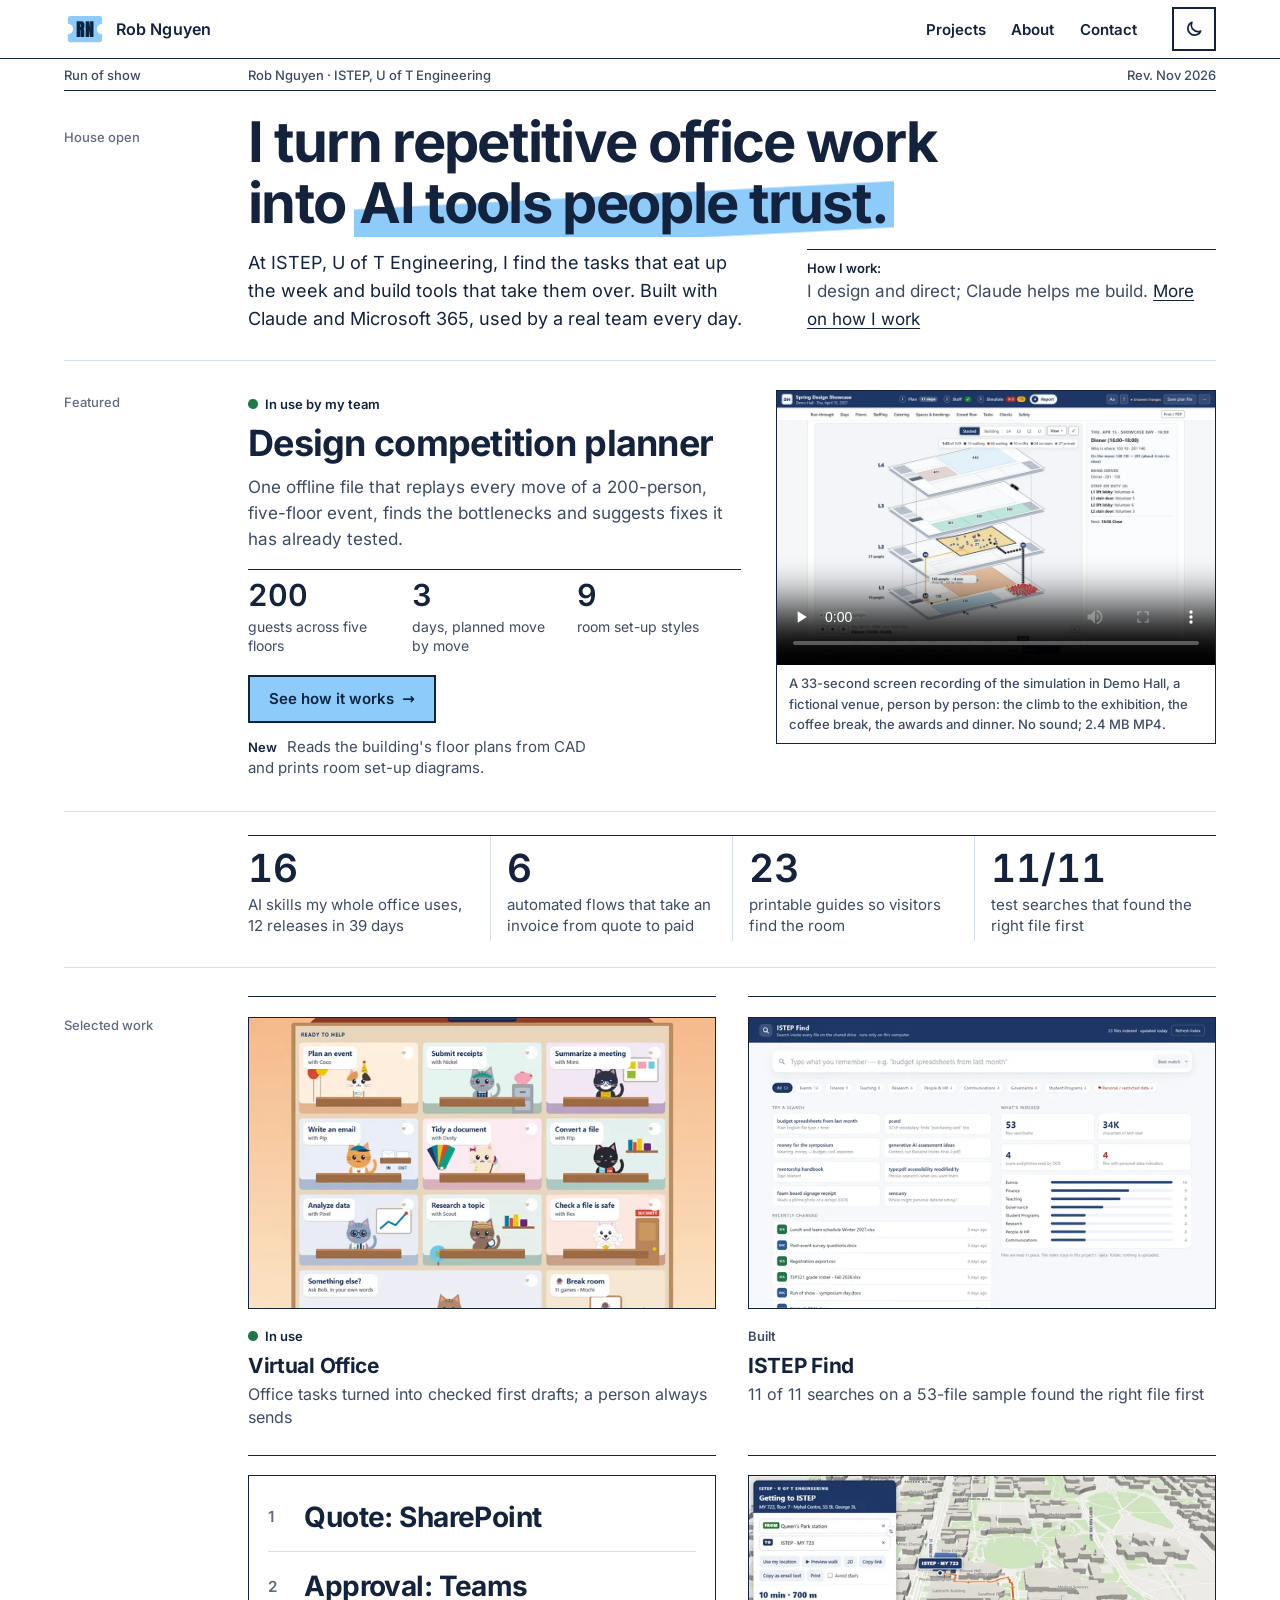
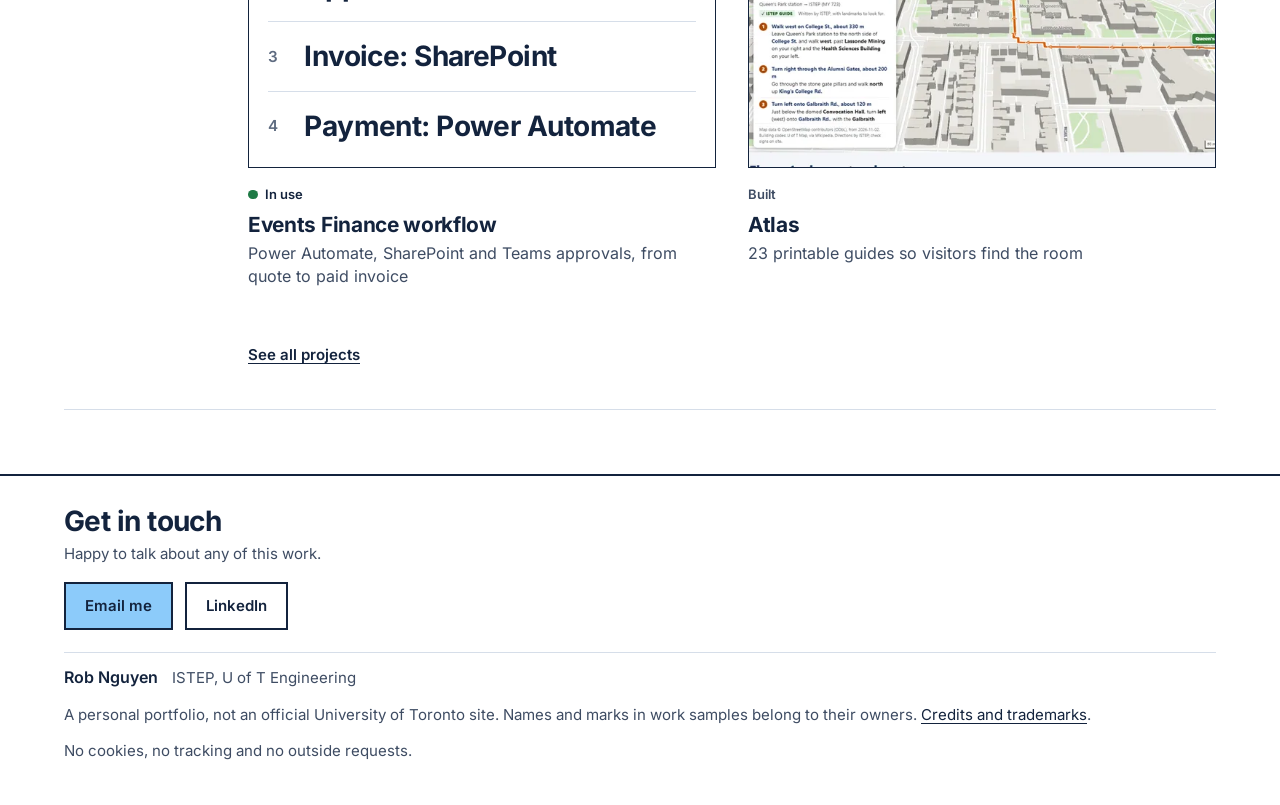
==== commit 809ba375: "Add a light/dark mode switch Co-Authored-By: Claude Opus 5.5 <noreply@anthropic.com>" ====
--- a/index.html
+++ b/index.html
@@ -24,7 +24,7 @@
 <link rel="stylesheet" href="css/desk.css" media="(min-width: 1024px)">
 <link rel="stylesheet" href="css/narrow.css" media="(max-width: 760px)">
 <link rel="stylesheet" href="css/small.css" media="(max-width: 480px)">
-<link rel="stylesheet" href="css/dark.css" media="(prefers-color-scheme: dark)">
+<link rel="stylesheet" href="css/dark.css" media="(prefers-color-scheme: dark)" id="theme-dark">
 <link rel="stylesheet" href="css/show-short.css" media="(max-width: 760px) and (max-height: 700px)">
 <link rel="stylesheet" href="css/show-tiny.css" media="(max-width: 359px) and (max-height: 600px)">
 <link rel="stylesheet" href="css/show-flat.css" media="(max-height: 500px)">
@@ -35,6 +35,7 @@
 <link rel="stylesheet" href="css/show-hover.css" media="(hover: hover) and (prefers-reduced-motion: no-preference)">
 <link rel="stylesheet" href="css/transitions.css" media="(prefers-reduced-motion: no-preference)">
 <link rel="stylesheet" href="css/show-vt.css" media="(prefers-reduced-motion: no-preference)">
+<script src="js/theme.js"></script>
 <script src="js/site.js" defer></script>
 <script src="js/show.js" defer></script>
 </head>
@@ -45,6 +46,7 @@
 <a class="brand" href="index.html"><svg class="ticket" viewBox="0 0 32 32" aria-hidden="true" focusable="false"><path class="tix" d="M5 6 H27 a2 2 0 0 1 2 2 V12 a4 4 0 0 0 0 8 V24 a2 2 0 0 1 -2 2 H5 a2 2 0 0 1 -2 -2 V20 a4 4 0 0 0 0 -8 V8 a2 2 0 0 1 2 -2 Z"/><text class="tix-rn" x="16" y="22.4" text-anchor="middle">RN</text></svg><span>Rob Nguyen</span></a>
 <button type="button" class="menu-toggle" aria-expanded="false" aria-controls="site-nav" hidden><span class="menu-icon" aria-hidden="true"></span>Menu</button>
 <nav class="site-nav" id="site-nav" aria-label="Main"><ul><li><a href="work.html">Projects</a></li><li><a href="about.html">About</a></li><li><a href="#contact">Contact</a></li></ul></nav>
+<button type="button" class="theme-toggle" aria-label="Switch colour mode" hidden><svg class="ico-moon" viewBox="0 0 24 24" width="20" height="20" aria-hidden="true" focusable="false"><path d="M20 14.5A8 8 0 0 1 9.5 4a8 8 0 1 0 10.5 10.5z"/></svg><svg class="ico-sun" viewBox="0 0 24 24" width="20" height="20" aria-hidden="true" focusable="false"><circle cx="12" cy="12" r="4"/><path d="M12 2v2M12 20v2M4.9 4.9l1.4 1.4M17.7 17.7l1.4 1.4M2 12h2M20 12h2M4.9 19.1l1.4-1.4M17.7 6.3l1.4-1.4"/></svg></button>
 </div>
 </header>
 <main id="main" tabindex="-1">
--- a/css/fonts.css
+++ b/css/fonts.css
@@ -1,6 +1,6 @@
 /* The site's only font files: SIL OFL fonts extracted from Rob's own video compositions
    (see fonts/OFL.txt). This is the one file where the checker allows the font-face at-rule.
-   Inter sets the headings. Anton is kept only for the "RN" on the ticket logo: fontTools isn't installed for
-   either Python, so its two letters couldn't be converted to outlines. Labels and body text use the device's fonts. */
+   Inter sets every word on the site (one variable font, weights 100 to 900). Anton is kept only for the "RN" on the ticket logo: fontTools isn't installed for
+   either Python, so its two letters couldn't be converted to outlines. */
 @font-face { font-family: "Anton"; src: url("../fonts/anton-400.woff2") format("woff2"); font-weight: 400; font-style: normal; font-display: swap; }
-@font-face { font-family: "Inter"; src: url("../fonts/inter-600-800.woff2") format("woff2"); font-weight: 600 800; font-style: normal; font-display: swap; }
+@font-face { font-family: "Inter"; src: url("../fonts/inter-600-800.woff2") format("woff2"); font-weight: 100 900; font-style: normal; font-display: swap; }
--- a/css/site.css
+++ b/css/site.css
@@ -16,8 +16,9 @@
   --go: #1E7A45;       /* the "In use" status dot only */
   --wrap: 72rem;
   --label-w: 9.5rem;   /* the left label column (desk.css) */
-  --mono: ui-monospace, "Cascadia Mono", "Cascadia Code", Consolas, "SF Mono", Menlo, monospace;
-  --sans: system-ui, "Segoe UI", Roboto, "Helvetica Neue", Arial, sans-serif;
+  --mono: "Inter", system-ui, "Segoe UI", Roboto, "Helvetica Neue", Arial, sans-serif;  /* labels: Inter too, one font site-wide */
+  --code: ui-monospace, "Cascadia Mono", "Cascadia Code", Consolas, "SF Mono", Menlo, monospace;
+  --sans: "Inter", system-ui, "Segoe UI", Roboto, "Helvetica Neue", Arial, sans-serif;
   --head: "Inter", system-ui, "Segoe UI", Roboto, "Helvetica Neue", Arial, sans-serif;
   color-scheme: light dark;
 }
@@ -45,7 +46,7 @@
 a { color: var(--ink); text-decoration: underline; text-decoration-thickness: .07em; text-underline-offset: .2em; }
 a:hover { text-decoration-thickness: .18em; }
 strong { font-weight: 700; }
-code { font-family: var(--mono); font-size: .9em; }
+code { font-family: var(--code); font-size: .9em; }
 hr { border: 0; border-top: 1px solid var(--grid); margin: 2.5rem 0; }
 figcaption { font: 500 .8125rem/1.55 var(--mono); color: var(--ink-2); margin-top: .5rem; }
 
@@ -83,6 +84,15 @@
 .site-nav li { margin: 0; }
 .site-nav a { display: inline-flex; align-items: center; justify-content: center; min-height: 44px; min-width: 44px; padding: 0 .7rem; color: var(--ink); text-decoration: none; font: 600 .9375rem/1 var(--mono); }
 .site-nav a:hover, .site-nav a[aria-current="page"] { text-decoration: underline; text-decoration-thickness: 2px; text-underline-offset: .5em; }
+.site-nav { margin-left: auto; }
+.theme-toggle { display: inline-flex; align-items: center; justify-content: center; width: 44px; height: 44px; padding: 0; border: 2px solid var(--ink); border-radius: 0; background: var(--paper); color: var(--ink); cursor: pointer; }
+.theme-toggle[hidden] { display: none; }
+@media (hover: hover) { .theme-toggle:hover { background: var(--ink); color: var(--paper); } }
+.theme-toggle svg { fill: none; stroke: currentColor; stroke-width: 2; stroke-linecap: round; stroke-linejoin: round; }
+.theme-toggle .ico-sun, [data-mode="dark"] .theme-toggle .ico-moon { display: none; }
+[data-mode="dark"] .theme-toggle .ico-sun { display: block; }
+[data-mode="light"] { color-scheme: light; }
+[data-mode="dark"] { color-scheme: dark; }
 .menu-toggle { display: none; align-items: center; gap: .5rem; min-height: 44px; min-width: 44px; padding: 0 .8rem; border: 2px solid var(--ink); border-radius: 0; background: var(--paper); color: var(--ink); font: 600 .875rem/1 var(--mono); cursor: pointer; }
 .menu-icon { width: 1.1rem; height: .8rem; border-top: 2px solid currentColor; border-bottom: 2px solid currentColor; position: relative; }
 .menu-icon::after { content: ""; position: absolute; left: 0; right: 0; top: calc(50% - 1px); border-top: 2px solid currentColor; }
--- a/css/narrow.css
+++ b/css/narrow.css
@@ -9,7 +9,7 @@
 /* Phone menu: one line of header, the links in a ruled panel under it (show.js adds .has-menu) */
 .site-header.has-menu { position: relative; }
 .site-header.has-menu .wrap { flex-wrap: nowrap; padding: .4rem 0; column-gap: .5rem; }
-.has-menu .menu-toggle { display: inline-flex; }
+.has-menu .menu-toggle { display: inline-flex; margin-left: auto; }
 .has-menu .site-nav { display: none; }
 .has-menu.menu-open .site-nav { display: block; position: absolute; left: 0; right: 0; top: 100%; z-index: 30; background: var(--paper); border-bottom: 1px solid var(--ink); padding: 0 1.125rem .4rem; }
 .has-menu.menu-open .site-nav ul { flex-direction: column; gap: 0; }
--- a/css/print.css
+++ b/css/print.css
@@ -1,6 +1,6 @@
 /* Loaded with media="print" from every page. Black on white, no navigation, and the highlighter as an
    underline (never a solid gold block). */
-.site-header nav, .menu-toggle, .skip-link, .btn-row, .next-prev, .docbar, .hire-buttons, .see-all-row, .close-details { display: none !important; }
+.site-header nav, .menu-toggle, .theme-toggle, .skip-link, .btn-row, .next-prev, .docbar, .hire-buttons, .see-all-row, .close-details { display: none !important; }
 body { background: #fff; color: #000; }
 a { color: #000; }
 .site-header { position: static; }
